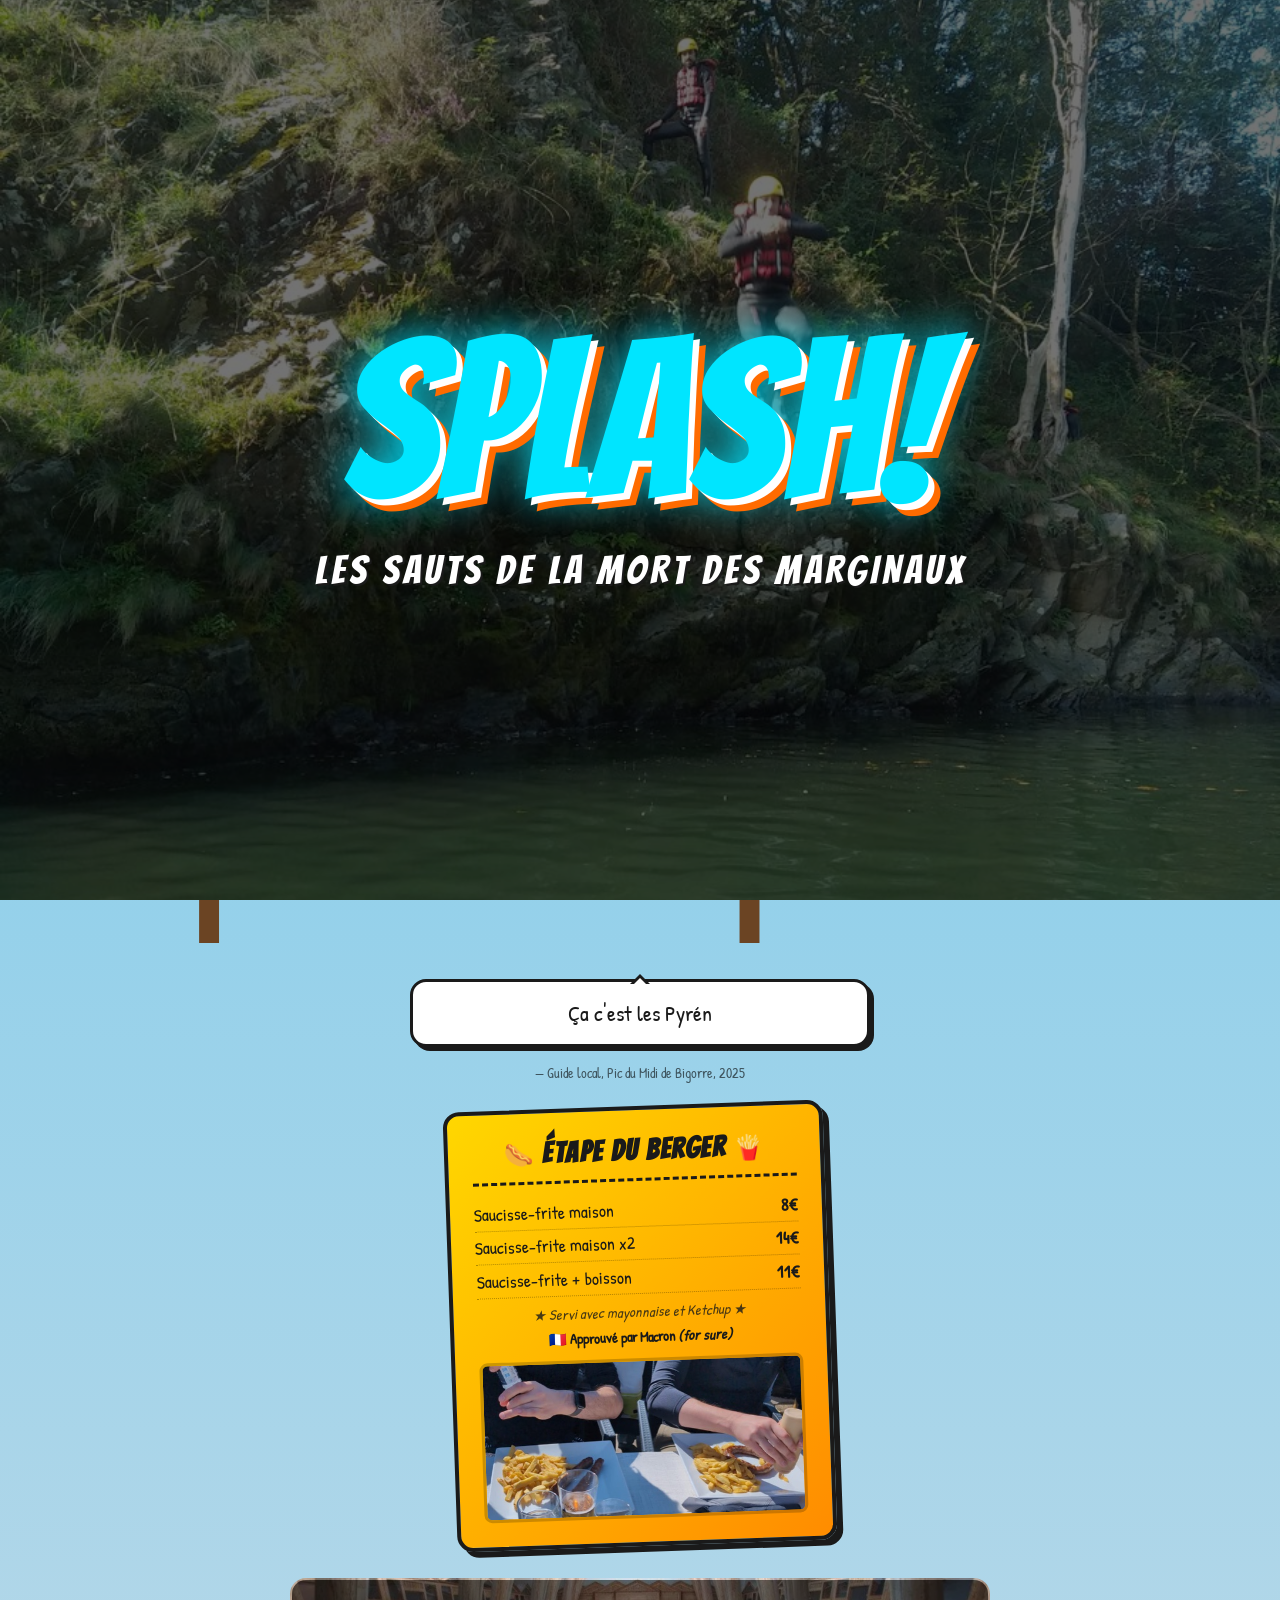
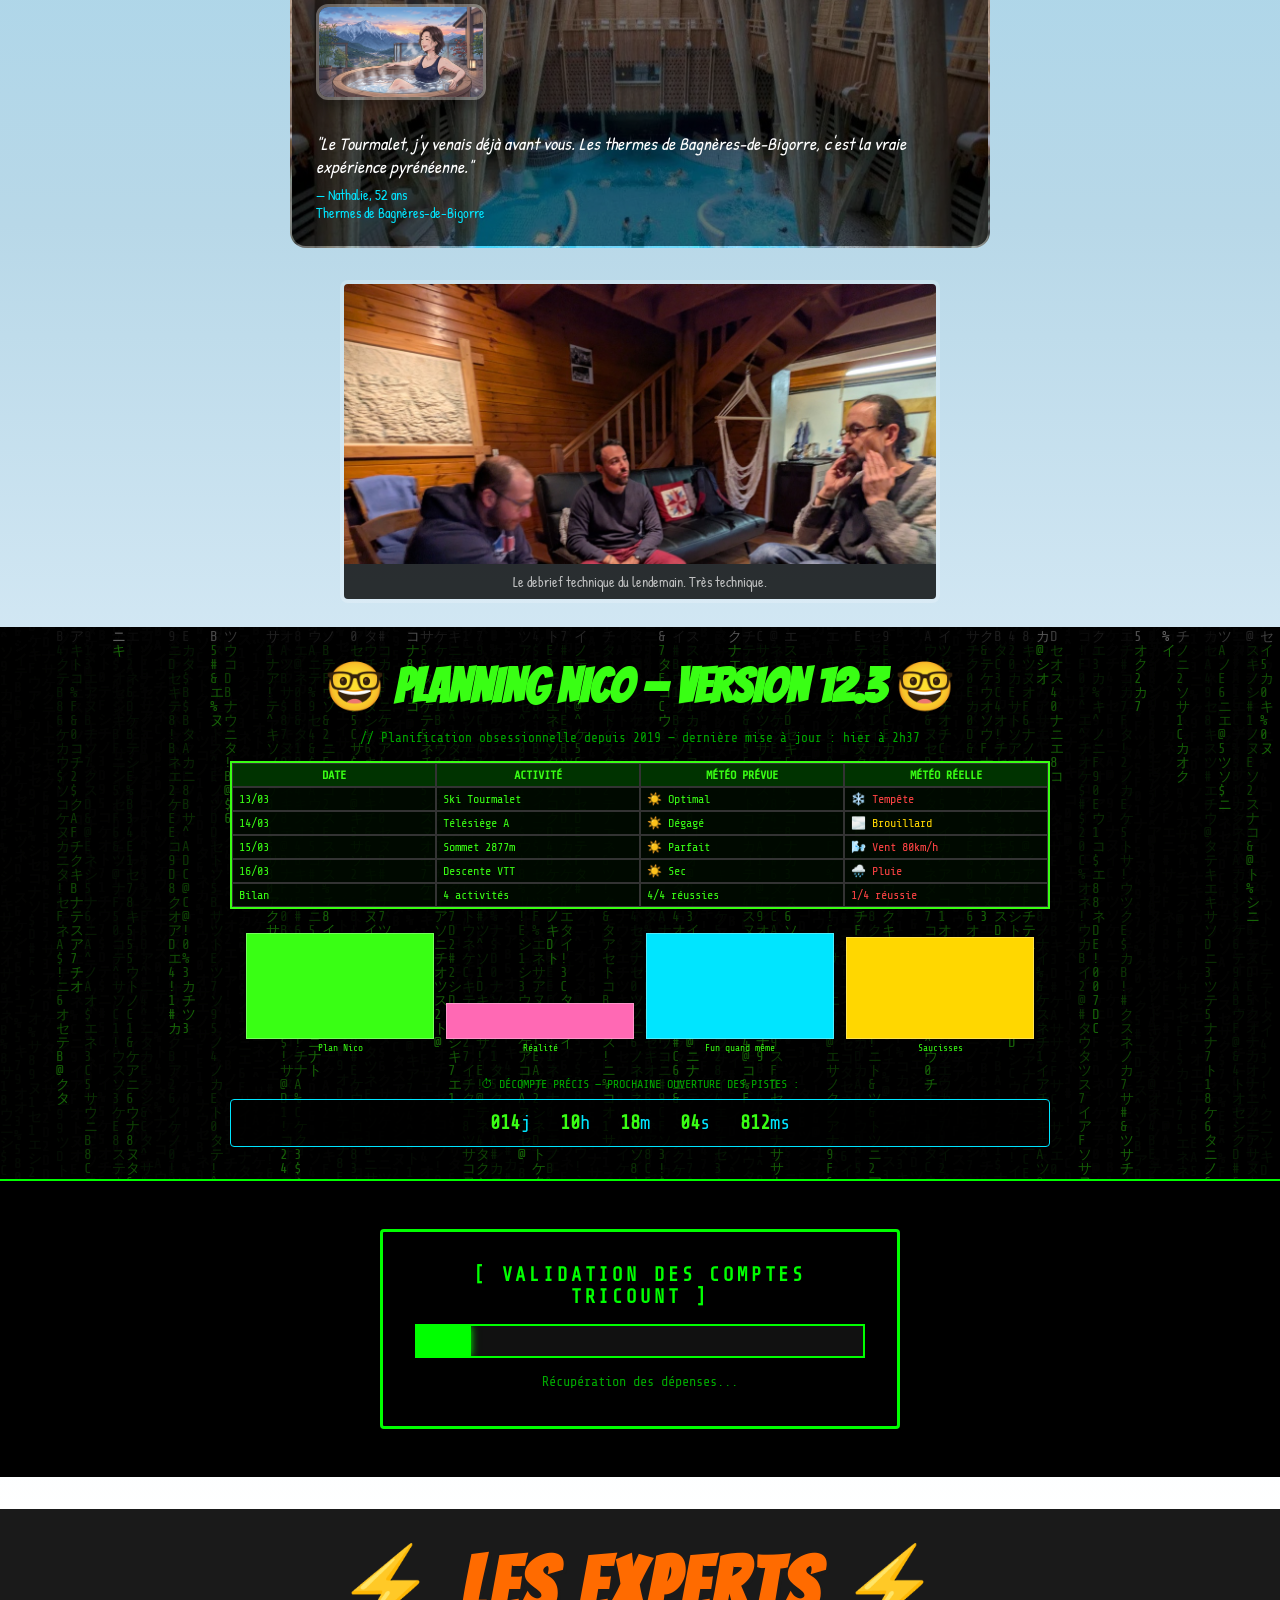
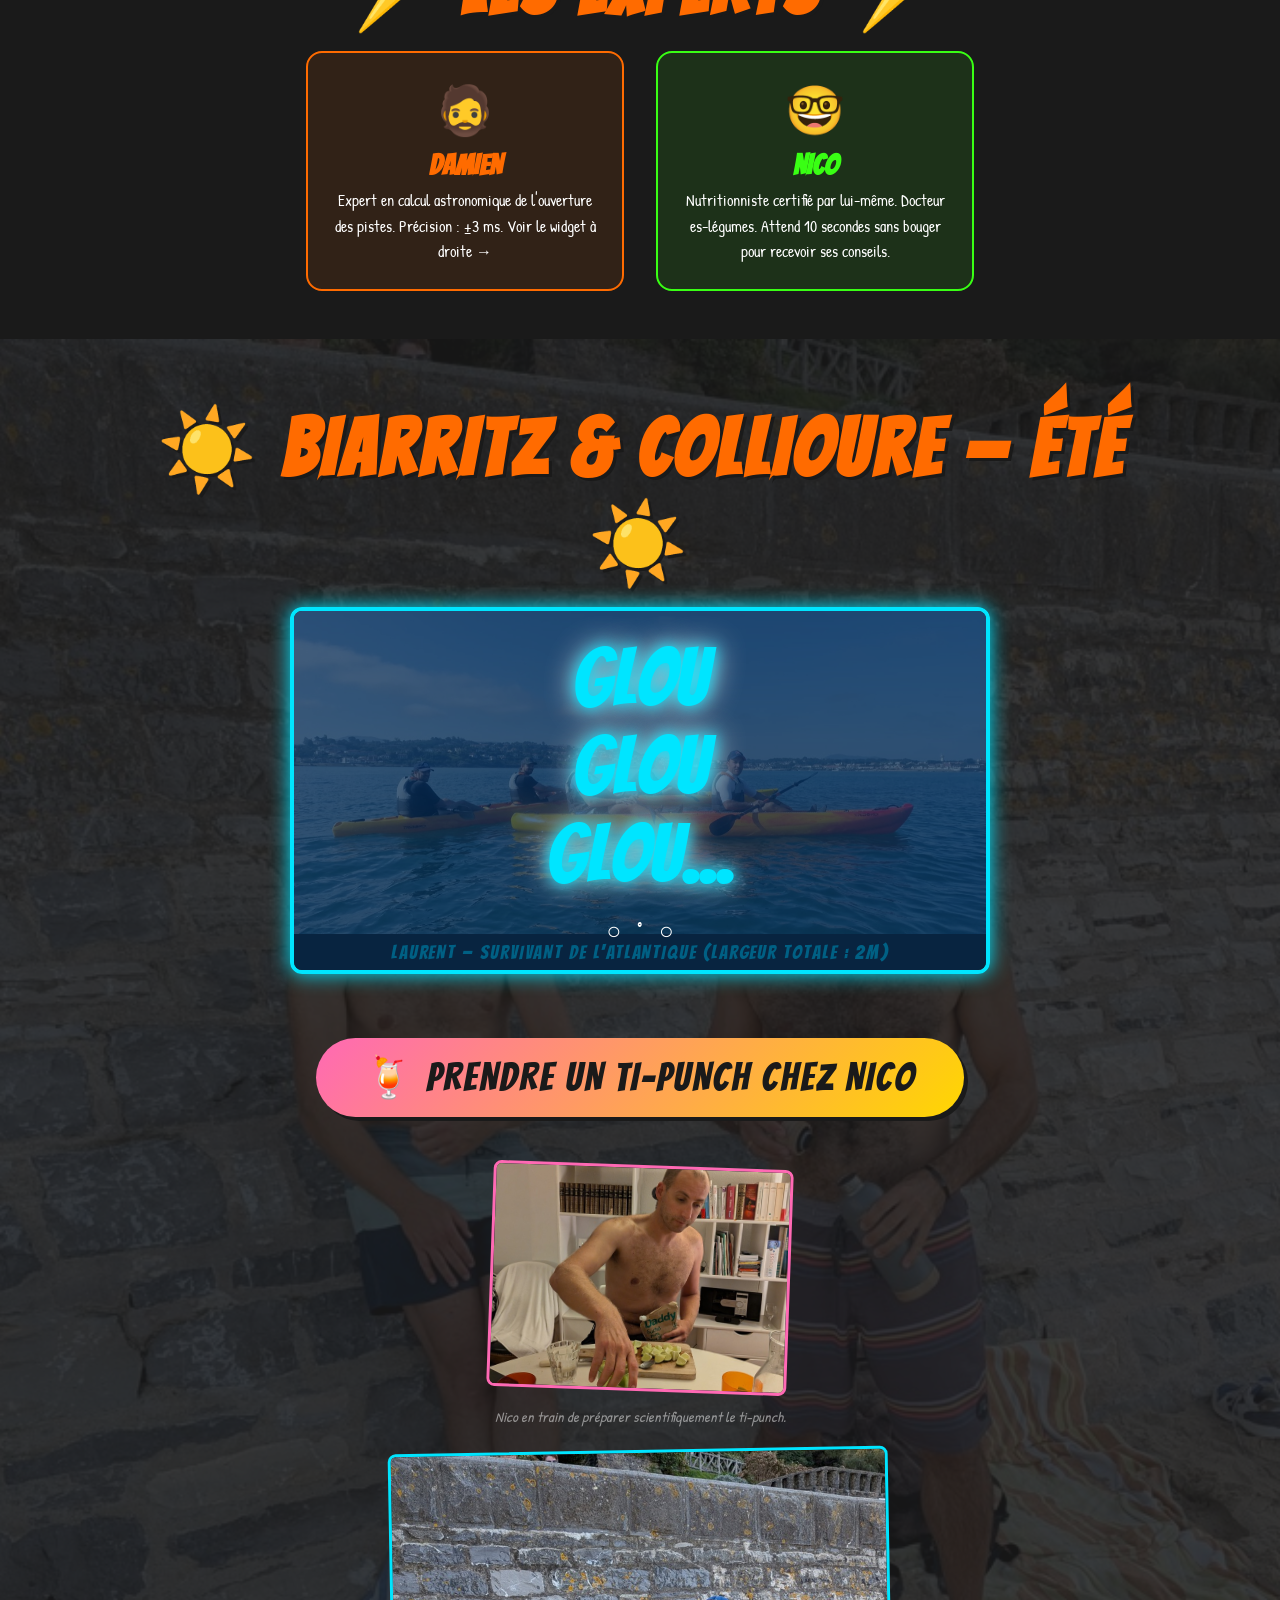
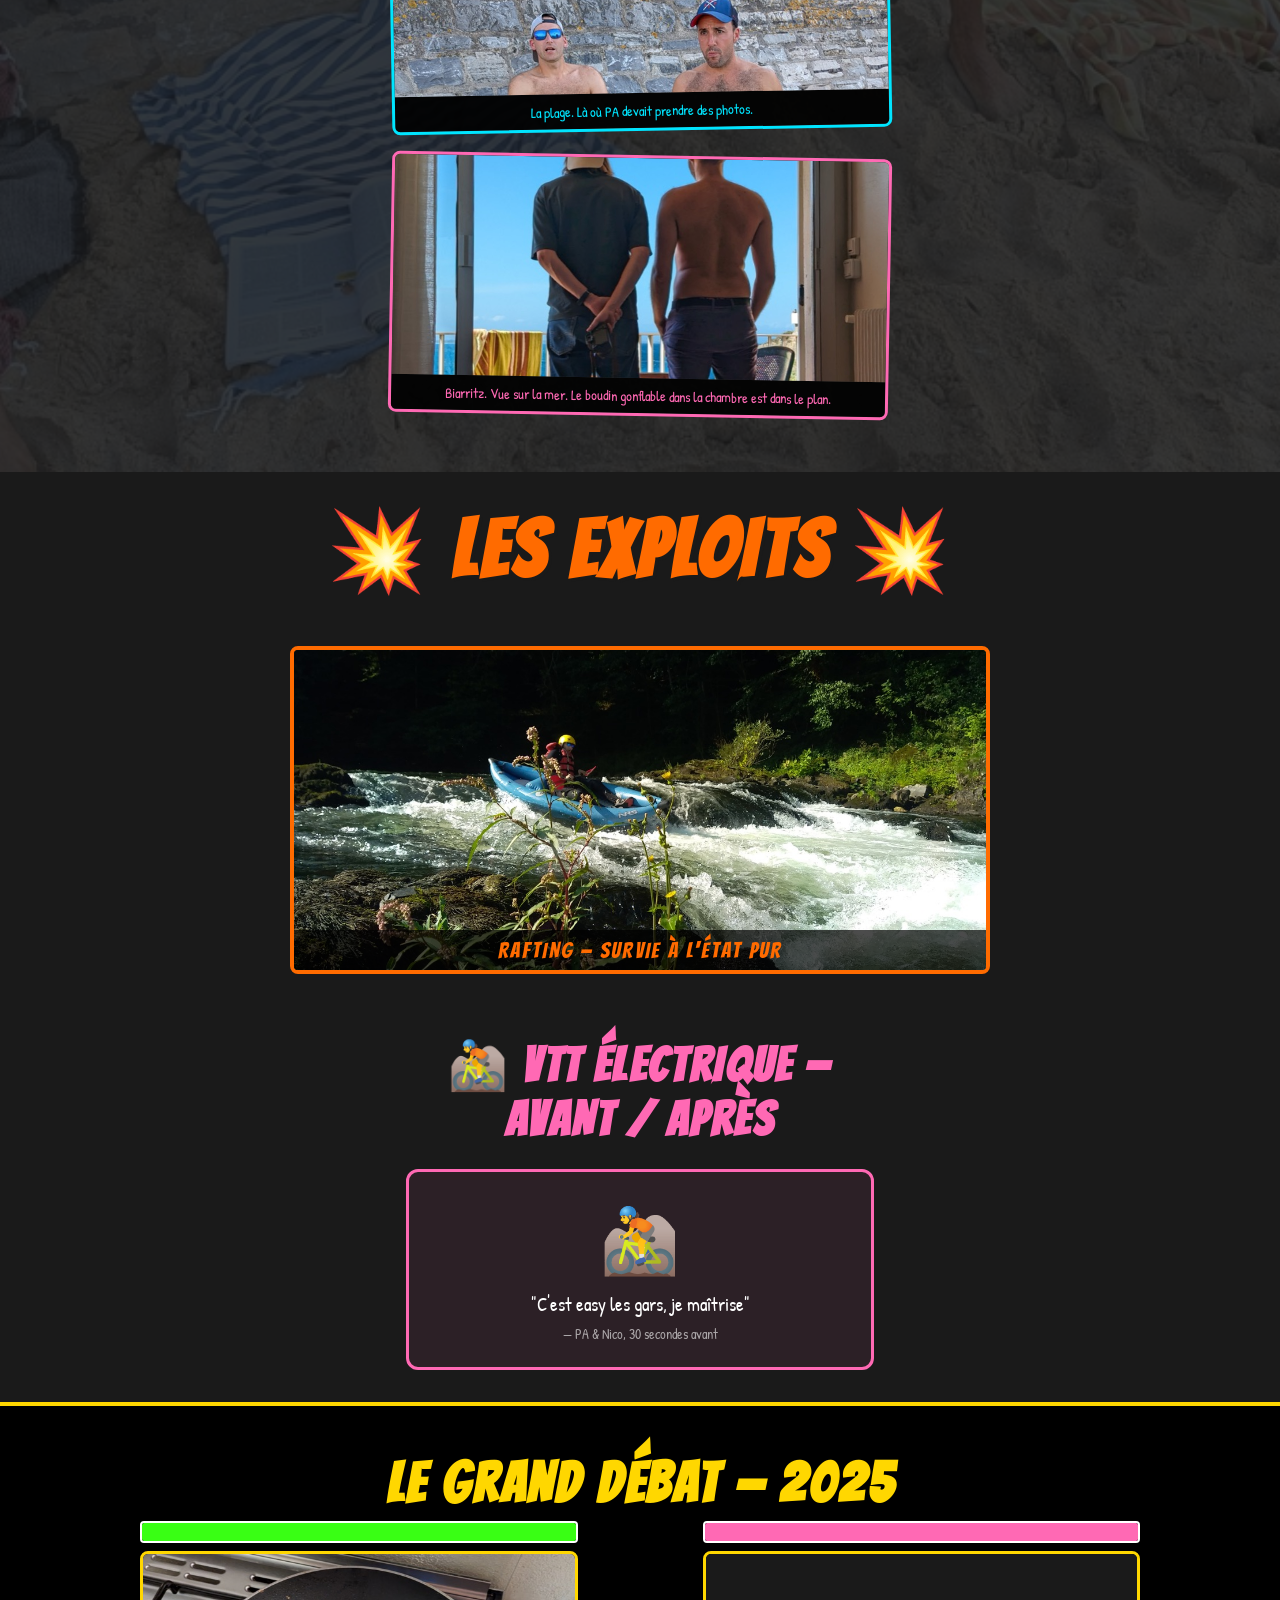
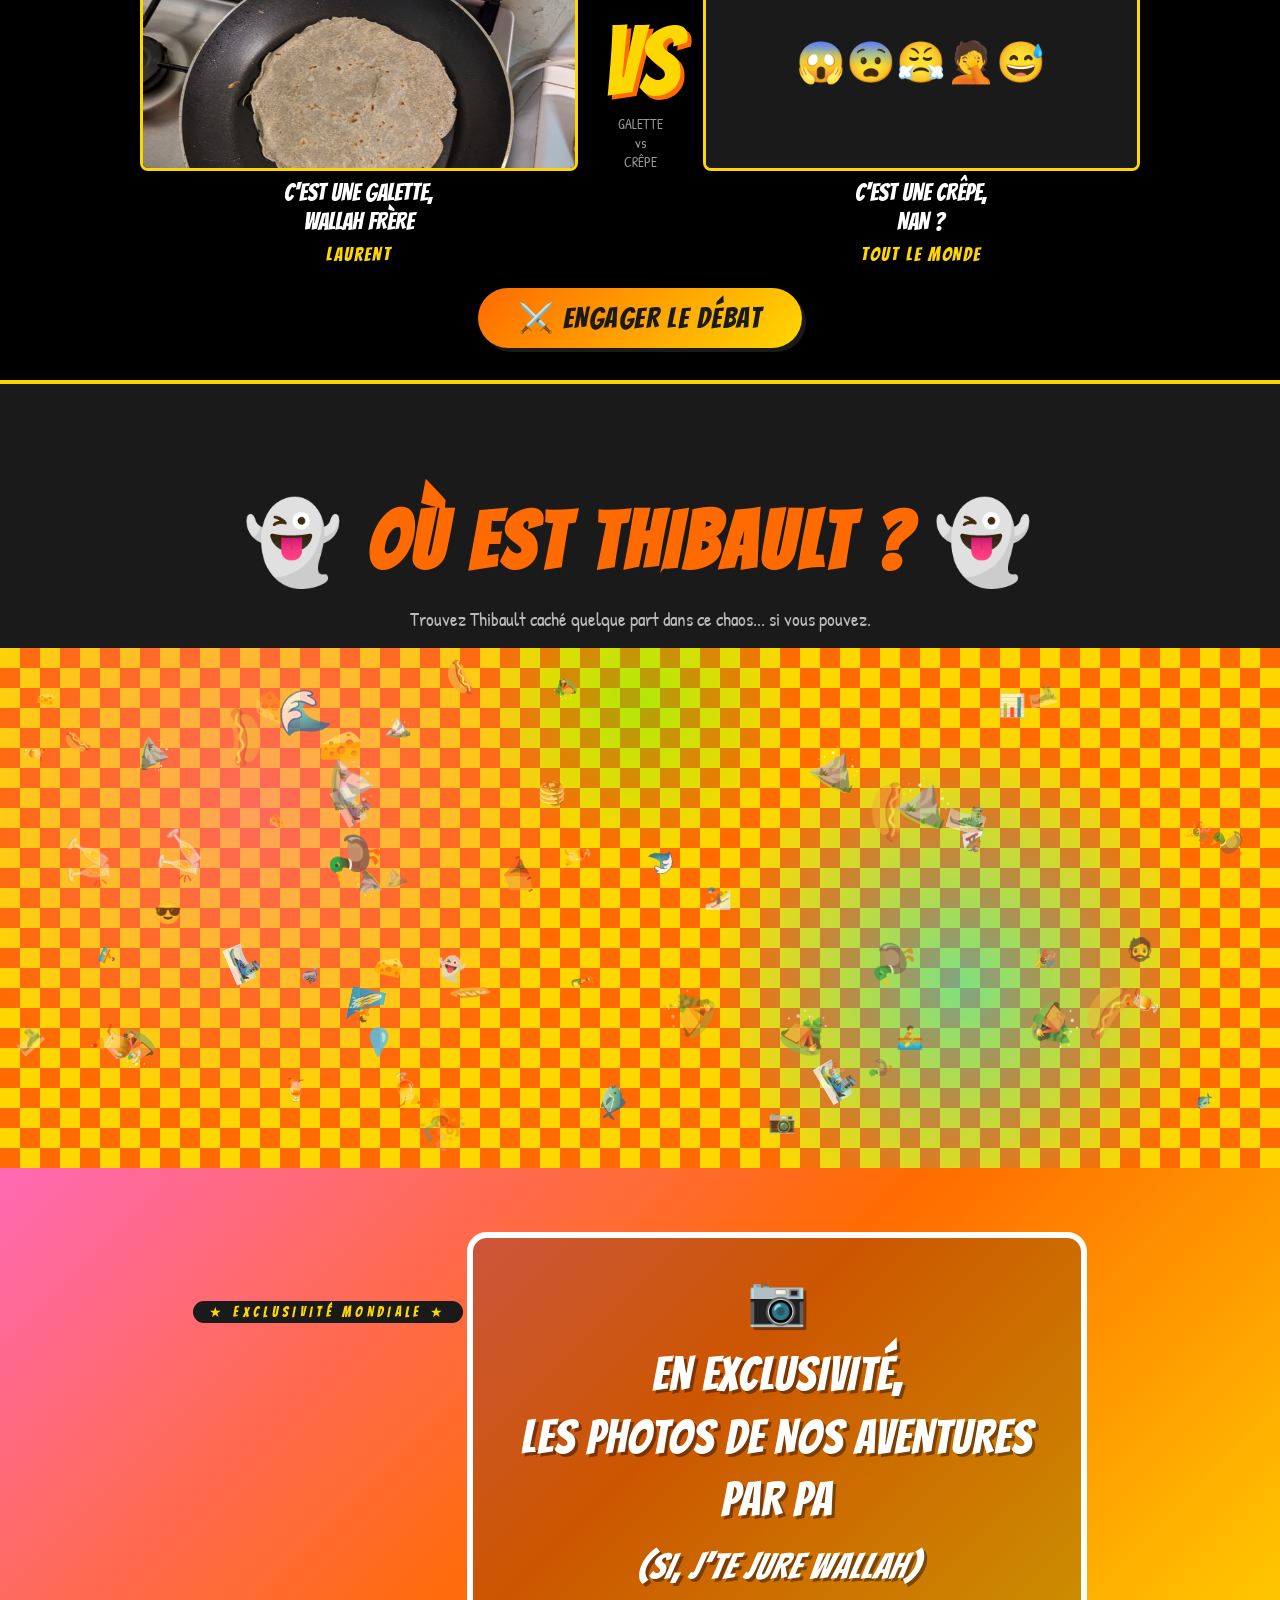
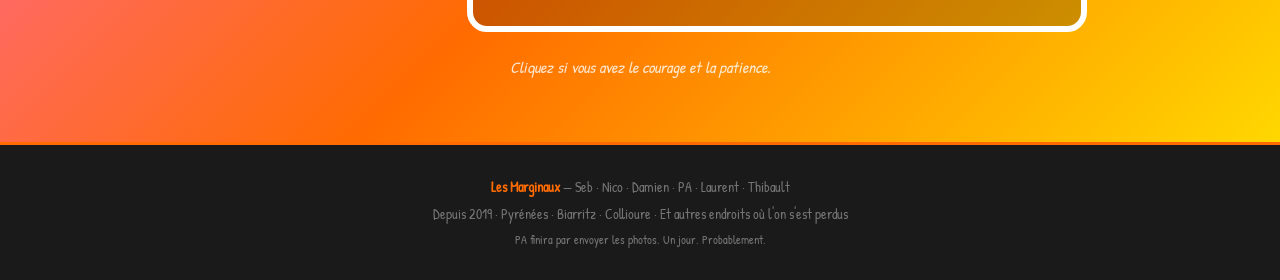
==== index.html @ 736c871b "first commit" ====
<!DOCTYPE html>
<html lang="fr">
<head>
  <meta charset="UTF-8">
  <meta name="viewport" content="width=device-width, initial-scale=1.0">
  <title>Les Marginaux — Le Site Officiel (Wallah)</title>
  <link rel="stylesheet" href="style.css">
</head>
<body>

<!-- ================================================================
     SECTION 1 : HEADER
     ================================================================ -->
<header id="header">
  <div class="header-logo-wrap">
    <img src="logo.jpg" alt="Logo Les Marginaux" id="header-logo">
    <div class="header-sub-wrap">
      <p class="header-sub">Seb · Nico · Damien · PA · Laurent · Thibault</p>
      <p class="header-hint">(survole pour les trouver)</p>
    </div>
  </div>

  <!-- Hover layer : SVG échangeur + caricatures emoji -->
  <div class="header-hover-layer" id="header-hover-layer" aria-hidden="true">
    <svg id="echangeur-svg" viewBox="0 0 900 400" preserveAspectRatio="none">
      <path class="road-path" d="M0,200 Q225,80 450,200 T900,200"/>
      <path class="road-path ramp1" d="M200,200 Q350,30 450,90"/>
      <path class="road-path ramp2" d="M450,90 Q560,140 700,200"/>
      <path class="road-path ramp1" d="M0,300 Q200,250 400,120"/>
      <path class="road-path ramp2" d="M500,100 Q700,180 900,100"/>
    </svg>
    <div class="cartoon-face" data-name="seb">😎</div>
    <div class="cartoon-face" data-name="nico">🤓</div>
    <div class="cartoon-face" data-name="damien">🧔</div>
    <div class="cartoon-face" data-name="pa">📷</div>
    <div class="cartoon-face" data-name="laurent">🥞</div>
    <div class="cartoon-face" data-name="thibault">👻</div>
  </div>
</header>

<!-- ================================================================
     SECTION 2 : TOURMALET HIVER
     ================================================================ -->
<section id="tourmalet">
  <h2 class="tourmalet-title">❄️ TOURMALET — HIVER ❄️</h2>

  <!-- 2a : Scène télésiège -->
  <div class="chairlift-scene">
    <!-- SVG dessiné : câble + pylônes -->
    <svg class="chairlift-svg" viewBox="0 0 900 300" preserveAspectRatio="none">
      <!-- Pylône gauche -->
      <rect class="post" x="140" y="80" width="14" height="200"/>
      <!-- Pylône milieu -->
      <rect class="post" x="520" y="65" width="14" height="215"/>
      <!-- Câble -->
      <line class="cable" x1="0" y1="100" x2="900" y2="75"/>
      <!-- Fils chaises -->
      <line class="chair-wire" x1="240" y1="93" x2="240" y2="130"/>
      <line class="chair-wire" x1="660" y1="80" x2="660" y2="117"/>
      <!-- Chaises -->
      <rect class="chair-seat" x="220" y="130" width="40" height="16" rx="2"/>
      <rect class="chair-seat" x="640" y="117" width="40" height="16" rx="2"/>
    </svg>

    <!-- Photos animées sur les chaises (5 chaises, espacement 4s) -->
    <div class="photo-on-chair" style="left:-300px;animation-delay:0s;">
      <img src="hiver-selfie.jpg" alt="Selfie Tourmalet" loading="lazy">
    </div>
    <div class="photo-on-chair" style="left:-300px;animation-delay:-4s;">
      <img src="hiver-piste.jpg" alt="Pose piste" loading="lazy">
    </div>
    <div class="photo-on-chair" style="left:-300px;animation-delay:-8s;">
      <img src="hiver-sommet.jpg" alt="Sommet" loading="lazy">
    </div>
    <div class="photo-on-chair" style="left:-300px;animation-delay:-12s;">
      <img src="hiver-biere.jpg" alt="Bière en terrasse" loading="lazy">
    </div>
    <div class="photo-on-chair" style="left:-300px;animation-delay:-16s;">
      <img src="hiver-selfie-2.jpg" alt="Selfie piste" loading="lazy">
    </div>
  </div>

  <!-- Bulle BD avec typewriter -->
  <div class="speech-bubble" id="tourmalet-bubble">
    <span id="tourmalet-typer"></span>
  </div>

  <p style="text-align:center;font-family:'Patrick Hand';color:rgba(0,0,0,.6);font-size:.9rem;margin-bottom:1rem;">— Guide local, Pic du Midi de Bigorre, 2025</p>

  <!-- 2b : Menu saucisse-frite -->
  <div class="menu-card">
    <div class="menu-card-header">
      <span class="menu-emoji">🌭</span>
      <h3>ÉTAPE DU BERGER</h3>
      <span class="menu-emoji">🍟</span>
    </div>
    <div class="menu-card-body">
      <div class="menu-item"><span>Saucisse-frite maison</span><span class="price">8€</span></div>
      <div class="menu-item"><span>Saucisse-frite maison x2</span><span class="price">14€</span></div>
      <div class="menu-item"><span>Saucisse-frite + boisson</span><span class="price">11€</span></div>
      <p class="menu-sub">★ Servi avec mayonnaise et Ketchup ★</p>
      <p class="menu-macron">🇫🇷 Approuvé par Macron <em>(for sure)</em></p>
      <img src="hiver-berger.jpg" alt="Saucisse-frites à l'Étape du Berger" class="menu-photo" loading="lazy">
    </div>
  </div>

  <!-- Nathalie des Thermes -->
  <div class="nathalie-section">
    <img class="nathalie-manga" src="nathalie-manga.jpg" alt="Nathalie des Thermes">
    <div class="nathalie-bubble">
      <p>"Le Tourmalet, j'y venais déjà avant vous. Les thermes de Bagnères-de-Bigorre, c'est la vraie expérience pyrénéenne."</p>
      <p class="nathalie-sig">— Nathalie, 52 ans<br>Thermes de Bagnères-de-Bigorre</p>
    </div>
  </div>

  <!-- Photo chalet après-ski -->
  <div style="max-width:600px;margin:0 auto 1.5rem;border:4px solid rgba(255,255,255,.2);border-radius:8px;overflow:hidden;text-align:center;">
    <img src="hiver-chalet.jpg" alt="Après-ski au chalet" loading="lazy" style="width:100%;height:280px;object-fit:cover;object-position:center top;display:block;">
    <p style="background:rgba(0,0,0,.8);padding:.5rem;font-family:'Patrick Hand';font-size:.9rem;color:rgba(255,255,255,.7);">Le debrief technique du lendemain. Très technique.</p>
  </div>

  <!-- 2c : Matrix Planning de Nico -->
  <div class="matrix-section">
    <canvas id="matrix-canvas"></canvas>
    <div class="matrix-content">
      <h3 class="matrix-title">🤓 PLANNING NICO — VERSION 12.3 🤓</h3>
      <p style="font-family:'Share Tech Mono';color:#0a0;text-align:center;font-size:.8rem;margin-bottom:1rem;">// Planification obsessionnelle depuis 2019 — dernière mise à jour : hier à 2h37</p>

      <!-- Grille Excel fictive -->
      <div class="excel-grid">
        <div class="cell hdr">DATE</div>
        <div class="cell hdr">ACTIVITÉ</div>
        <div class="cell hdr">MÉTÉO PRÉVUE</div>
        <div class="cell hdr">MÉTÉO RÉELLE</div>
        <div class="cell">13/03</div><div class="cell">Ski Tourmalet</div><div class="cell grn">☀️ Optimal</div><div class="cell red">❄️ Tempête</div>
        <div class="cell">14/03</div><div class="cell">Télésiège A</div><div class="cell grn">☀️ Dégagé</div><div class="cell yel">🌫️ Brouillard</div>
        <div class="cell">15/03</div><div class="cell">Sommet 2877m</div><div class="cell grn">☀️ Parfait</div><div class="cell red">🌬️ Vent 80km/h</div>
        <div class="cell">16/03</div><div class="cell">Descente VTT</div><div class="cell grn">☀️ Sec</div><div class="cell red">🌧️ Pluie</div>
        <div class="cell">Bilan</div><div class="cell">4 activités</div><div class="cell grn">4/4 réussies</div><div class="cell red">1/4 réussie</div>
      </div>

      <!-- Graphique à barres -->
      <div class="bar-chart">
        <div class="bar-wrap">
          <div class="bar" style="--clr:var(--neon-green);" data-h="95%"></div>
          <div class="bar-label">Plan Nico</div>
        </div>
        <div class="bar-wrap">
          <div class="bar" style="--clr:var(--pink);" data-h="30%"></div>
          <div class="bar-label">Réalité</div>
        </div>
        <div class="bar-wrap">
          <div class="bar" style="--clr:var(--cyan);" data-h="100%"></div>
          <div class="bar-label">Fun quand même</div>
        </div>
        <div class="bar-wrap">
          <div class="bar" style="--clr:var(--yellow);" data-h="85%"></div>
          <div class="bar-label">Saucisses</div>
        </div>
      </div>

      <!-- Compte à rebours prochaine saison -->
      <p style="font-family:'Share Tech Mono';color:#0a0;text-align:center;font-size:.75rem;margin-bottom:.5rem;">⏱ DÉCOMPTE PRÉCIS — PROCHAINE OUVERTURE DES PISTES :</p>
      <div class="nico-cdown" id="nico-cdown-display">
        <span class="n-d">---</span>j &nbsp;
        <span class="n-h">--</span>h &nbsp;
        <span class="n-m">--</span>m &nbsp;
        <span class="n-s">--</span>s &nbsp;
        <span class="n-ms">---</span>ms
      </div>
    </div>
  </div>

  <!-- 2d : Validation Tricount -->
  <div class="tricount-section">
    <div class="tricount-card">
      <h3>[ VALIDATION DES COMPTES TRICOUNT ]</h3>
      <div class="loading-bar-wrap">
        <div class="loading-bar-fill" id="tricount-bar"></div>
        <span class="loading-bar-label">Comptes en cours de validation...</span>
      </div>
      <div class="tricount-status" id="tricount-status">Initialisation...</div>
    </div>
  </div>
</section>

<!-- ================================================================
     SECTION 3 : LES EXPERTS DU GROUPE
     ================================================================ -->
<section id="experts">
  <h2 class="section-title">⚡ LES EXPERTS ⚡</h2>
<div style="max-width:700px;margin:0 auto;display:grid;grid-template-columns:1fr 1fr;gap:2rem;padding:0 1rem 3rem;">
    <div style="background:rgba(255,107,0,.1);border:2px solid var(--orange);border-radius:16px;padding:1.5rem;text-align:center;">
      <div style="font-size:3rem;margin-bottom:.5rem;">🧔</div>
      <h3 style="font-family:'Bangers';font-size:1.8rem;color:var(--orange);margin-bottom:.5rem;">DAMIEN</h3>
      <p style="font-family:'Patrick Hand';font-size:1rem;line-height:1.6;">Expert en calcul astronomique de l'ouverture des pistes. Précision : ±3 ms. Voir le widget à droite →</p>
    </div>
    <div style="background:rgba(57,255,20,.1);border:2px solid var(--neon-green);border-radius:16px;padding:1.5rem;text-align:center;">
      <div style="font-size:3rem;margin-bottom:.5rem;">🤓</div>
      <h3 style="font-family:'Bangers';font-size:1.8rem;color:var(--neon-green);margin-bottom:.5rem;">NICO</h3>
      <p style="font-family:'Patrick Hand';font-size:1rem;line-height:1.6;">Nutritionniste certifié par lui-même. Docteur es-légumes. Attend 10 secondes sans bouger pour recevoir ses conseils.</p>
    </div>
  </div>
</section>

<!-- ================================================================
     SECTION 4 : BIARRITZ & COLLIOURE — ÉTÉ
     ================================================================ -->
<section id="ete">
  <div class="ete-bg" style="background-image:url('ete-plage.jpg');"></div>
  <div class="ete-content">
    <h2 class="section-title">☀️ BIARRITZ & COLLIOURE — ÉTÉ ☀️</h2>

    <!-- Kayak + Laurent qui coule -->
    <div class="kayak-scene">
      <img src="ete-kayak.jpg" alt="Kayak Biarritz" loading="lazy">
      <div class="drown-overlay" aria-hidden="true">
        <div class="drown-text">Glou<br>Glou<br>Glou...</div>
        <div class="drown-bubbles">
          <span>○</span><span>°</span><span>○</span>
        </div>
      </div>
      <div class="kayak-caption">LAURENT — SURVIVANT DE L'ATLANTIQUE (LARGEUR TOTALE : 2M)</div>
    </div>

    <!-- Ti-punch -->
    <div class="tipunch-section">
      <button class="tipunch-btn" id="tipunch-btn">🍹 PRENDRE UN TI-PUNCH CHEZ NICO</button>
      <div class="glass-wrap hidden" id="tipunch-glass">
        <div class="glass-shape">
          <div class="rum-fill" id="rum-fill"></div>
          <div class="lime-slice">🍋</div>
        </div>
        <p class="tipunch-reveal-text">C'EST ÇA LES PYRÉNÉES...<br>NAN C'EST LE TI-PUNCH.</p>
      </div>
    </div>

    <!-- Photo cocktails -->
    <div class="cocktail-photo">
      <img src="ete-tipunch.jpg" alt="Préparation Ti-punch" loading="lazy">
    </div>
    <p style="text-align:center;font-family:'Patrick Hand';font-style:italic;color:rgba(255,255,255,.5);font-size:.9rem;margin-top:.5rem;">Nico en train de préparer scientifiquement le ti-punch.</p>

    <!-- Nathalie des Thermes -->

    <!-- Photo plage -->
    <div style="max-width:500px;margin:1.5rem auto;border:3px solid var(--cyan);border-radius:8px;overflow:hidden;transform:rotate(-1deg);">
      <img src="ete-plage.jpg" alt="Plage" loading="lazy" style="width:100%;height:240px;object-fit:cover;object-position:center top;display:block;">
      <p style="background:rgba(0,0,0,.9);padding:.5rem;text-align:center;font-family:'Patrick Hand';font-size:.9rem;color:var(--cyan);">La plage. Là où PA devait prendre des photos.</p>
    </div>

    <!-- Balcon vue mer -->
    <div style="max-width:500px;margin:1.5rem auto;border:3px solid var(--pink);border-radius:8px;overflow:hidden;transform:rotate(1deg);">
      <img src="ete-balcon.jpg" alt="Balcon vue mer" loading="lazy" style="width:100%;height:220px;object-fit:cover;object-position:center;display:block;">
      <p style="background:rgba(0,0,0,.9);padding:.5rem;text-align:center;font-family:'Patrick Hand';font-size:.9rem;color:var(--pink);">Biarritz. Vue sur la mer. Le boudin gonflable dans la chambre est dans le plan.</p>
    </div>
  </div>
</section>

<!-- ================================================================
     SECTION 5 : EXPLOITS
     ================================================================ -->
<section id="exploits">
  <h2 class="section-title">💥 LES EXPLOITS 💥</h2>

  <!-- Canyoning plein écran -->
  <div class="exploit-canyoning" id="canyoning-panel">
    <img src="ete-canyoning.jpg" alt="Canyoning" class="exploit-bg-img" loading="lazy">
    <div class="exploit-overlay" id="splash-overlay" aria-hidden="true">
      <div class="splash-text">SPLASH!</div>
      <div class="exploit-subtitle">LES SAUTS DE LA MORT DES MARGINAUX</div>
    </div>
  </div>

  <!-- Rafting -->
  <div class="exploit-rafting">
    <img src="ete-rafting.jpg" alt="Rafting" loading="lazy">
    <div class="exploit-label">RAFTING — SURVIE À L'ÉTAT PUR</div>
  </div>

  <!-- VTT électrique -->
  <div class="exploit-vtt">
    <h3 class="exploit-title">🚵 VTT ÉLECTRIQUE — AVANT / APRÈS</h3>
    <div class="vtt-rider-wrap before-state">
      <div class="vtt-figure">🚵</div>
      <div class="vtt-caption">"C'est easy les gars, je maîtrise"</div>
      <div class="vtt-caption" style="font-size:.85rem;opacity:.6;">— PA & Nico, 30 secondes avant</div>
    </div>
    <div class="vtt-rider-wrap after-state hidden">
      <div class="vtt-figure">💥🤕</div>
      <div class="vtt-dust">💨💨💨</div>
      <div class="vtt-caption">*silence radio*</div>
      <div class="vtt-caption" style="font-size:.85rem;opacity:.6;">(les téléphones ne filmaient plus)</div>
    </div>
  </div>

  <!-- Galette vs Crêpe -->
  <div class="galette-duel">
    <h3 style="font-family:'Bangers';font-size:clamp(2rem,5vw,3.5rem);text-align:center;color:var(--yellow);letter-spacing:.05em;padding:1rem 0 .5rem;text-shadow:2px 2px 0 rgba(0,0,0,.5);">LE GRAND DÉBAT — 2025</h3>
    <div class="vs-screen">
      <!-- Laurent -->
      <div class="fighter fighter-left">
        <div class="health-bar-wrap">
          <div class="health-bar" id="health-left" style="width:100%;background:var(--neon-green);"></div>
        </div>
        <div class="fighter-portrait">
          <img src="galette.jpg" alt="Laurent et sa galette" loading="lazy">
        </div>
        <div class="fighter-quote">C'EST UNE GALETTE,<br>WALLAH FRÈRE</div>
        <div class="fighter-name">LAURENT</div>
      </div>

      <!-- VS -->
      <div class="vs-center">
        <div class="vs-text">VS</div>
        <div class="vs-subtext">GALETTE<br>vs<br>CRÊPE</div>
      </div>

      <!-- Tout le monde -->
      <div class="fighter fighter-right">
        <div class="health-bar-wrap">
          <div class="health-bar" id="health-right" style="width:100%;background:var(--pink);"></div>
        </div>
        <div class="fighter-portrait">
          <div class="shocked-group">😱😨😤🤦😅</div>
        </div>
        <div class="fighter-quote">C'EST UNE CRÊPE,<br>NAN ?</div>
        <div class="fighter-name">TOUT LE MONDE</div>
      </div>
    </div>
    <button class="fight-btn" id="fight-btn">⚔️ ENGAGER LE DÉBAT</button>
  </div>
</section>

<!-- ================================================================
     SECTION 6 : OÙ EST THIBAULT ?
     ================================================================ -->
<section id="thibault">
  <h2 class="section-title">👻 OÙ EST THIBAULT ? 👻</h2>
  <p class="thibault-instructions">Trouvez Thibault caché quelque part dans ce chaos... si vous pouvez.</p>

  <div class="waldo-scene" id="waldo-scene">
    <div class="chaos-bg"></div>

    <!-- La cible secrète -->
    <div class="thibault-target" id="thibault-target"
         style="left:34%;top:58%;"
         onclick="foundThibault()"
         role="button" tabindex="0" aria-label="Cliquez ici si c'est Thibault">
      👻
    </div>

    <!-- Fausses cibles / leurres -->
    <div class="decoy" style="left:5%;top:15%;"  onclick="wrongAnswer('Non, c\'est la saucisse du Tourmalet.')">🌭</div>
    <div class="decoy" style="left:78%;top:8%;"  onclick="wrongAnswer('C\'est le planning v12.3 de Nico.')">📊</div>
    <div class="decoy" style="left:22%;top:82%;" onclick="wrongAnswer('C\'est le Ti-punch de Nico. Pas Thibault.')">🍹</div>
    <div class="decoy" style="left:88%;top:55%;" onclick="wrongAnswer('C\'est Damien qui vérifie les équinoxes.')">🧔</div>
    <div class="decoy" style="left:42%;top:25%;" onclick="wrongAnswer('C\'est la galette de Laurent. AKA crêpe.')">🥞</div>
    <div class="decoy" style="left:60%;top:88%;" onclick="wrongAnswer('C\'est PA... en train de ne pas envoyer ses photos.')">📷</div>
    <div class="decoy" style="left:12%;top:48%;" onclick="wrongAnswer('C\'est Seb. Méfie-toi.')">😎</div>
    <div class="decoy" style="left:55%;top:45%;" onclick="wrongAnswer('Non. Mais tu es courageux.')">⛷️</div>
    <div class="decoy" style="left:30%;top:12%;" onclick="wrongAnswer('C\'est le télésiège. Thibault n\'est pas dessus.')">🏔️</div>
    <div class="decoy" style="left:70%;top:72%;" onclick="wrongAnswer('Un kayak. Laurent y a failli se noyer.')">🚣</div>
  </div>

  <div id="thibault-found-banner" class="hidden">
    <span>🎉 THIBAULT TROUVÉ !! 🎉</span>
    <span>Repositionné : <span id="repo-count">0</span> fois</span>
  </div>
</section>

<!-- ================================================================
     SECTION 7 : GALERIE PA
     ================================================================ -->
<section id="galerie-pa">
  <div class="galerie-pa-badge">★ EXCLUSIVITÉ MONDIALE ★</div>
  <a href="gallery-pa.html" target="_blank" class="galerie-pa-link">
    <span class="galerie-pa-icon">📷</span>
    <span>EN EXCLUSIVITÉ,<br>LES PHOTOS DE NOS AVENTURES<br>PAR PA<br><em style="font-size:.75em;">(SI, J'TE JURE WALLAH)</em></span>
  </a>
  <p class="galerie-pa-sub">Cliquez si vous avez le courage et la patience.</p>
</section>

<!-- ================================================================
     FOOTER
     ================================================================ -->
<footer>
  <p><strong>Les Marginaux</strong> — Seb · Nico · Damien · PA · Laurent · Thibault</p>
  <p style="margin-top:.5rem;">Depuis 2019 · Pyrénées · Biarritz · Collioure · Et autres endroits où l'on s'est perdus</p>
  <p style="margin-top:.5rem;font-size:.75rem;">PA finira par envoyer les photos. Un jour. Probablement.</p>
</footer>

<!-- ================================================================
     GLOBAL OVERLAYS
     ================================================================ -->

<!-- Modal Tricount Approuvé -->
<div id="tricount-modal" class="modal hidden">
  <div class="modal-inner tricount-approve">
    <div class="approve-text">APPROUVÉ SUR TRICOUNT</div>
    <div class="approve-check">✓</div>
    <p style="font-family:'Share Tech Mono';color:var(--neon-green);font-size:.85rem;">Tous les comptes sont soldés.<br>PA doit encore 47,50€.</p>
    <button onclick="closeModal('tricount-modal')">OK COMPRIS</button>
  </div>
</div>

<!-- Modal Damien Équinoxes -->
<div id="damien-popup" class="modal hidden">
  <div class="modal-inner damien-modal">
    <h3>🔬 EXPLICATION SCIENTIFIQUE</h3>
    <div id="damien-popup-body"></div>
    <p style="font-size:.8rem;color:rgba(255,255,255,.5);">★ Auto-certifié. Non reconnu par le CNRS réel.</p>
    <button onclick="closeModal('damien-popup')">Fascinant, merci Damien</button>
  </div>
</div>

<!-- Popup Nico légumes (inactivité 10s) -->
<div id="nico-vegetal-popup" class="popup hidden">
  <div class="vegetal-inner">
    <div class="vegetal-head">
      <span class="vegetal-star">★</span> CONSEIL SANTÉ DE NICO <span class="vegetal-star">★</span>
    </div>
    <div class="vegetal-cartoon">🤓</div>
    <div class="vegetal-text">NICO VOUS CONSEILLE DE CONSOMMER<br>5 FRUITS ET LÉGUMES PAR JOUR</div>
    <div class="vegetal-icons">🍎 🥦 🍋 🥕 🍇</div>
    <p class="vegetal-footer">Approuvé par l'Institut National de la Santé de Nico™ (2025)<br><em>Même s'il a été forcé d'en manger lui-même.</em></p>
    <button onclick="closePopup('nico-vegetal-popup')">J'ai compris, Nico</button>
  </div>
</div>

<!-- Damien sticky widget -->
<aside id="damien-countdown" onclick="openModal('damien-popup')" title="Cliquez pour l'explication scientifique">
  <div class="damien-header">DÉCOMPTE DE DAMIEN</div>
  <div class="damien-sub">Prochaine ouverture des pistes</div>
  <div id="damien-time-display">...</div>
  <div class="damien-hint">Cliquer pour + d'infos</div>
</aside>

<!-- Confetti container -->
<div id="confetti-container"></div>

<script src="script.js"></script>
</body>
</html>
---- style.css ----
@import url('https://fonts.googleapis.com/css2?family=Bangers&family=Patrick+Hand&family=Share+Tech+Mono&family=Permanent+Marker&display=swap');

:root {
  --orange: #FF6B00;
  --near-black: #1A1A1A;
  --white: #FFFFFF;
  --cyan: #00E5FF;
  --yellow: #FFD700;
  --pink: #FF69B4;
  --neon-green: #39FF14;
}

*, *::before, *::after { box-sizing: border-box; margin: 0; padding: 0; }
html { scroll-behavior: smooth; }
body { background: var(--near-black); color: var(--white); font-family: 'Patrick Hand', cursive; overflow-x: hidden; }

/* KEYFRAMES */
@keyframes drawRoad { to { stroke-dashoffset: 0; } }
@keyframes flyAround {
  0%   { transform: translate(0,0) rotate(0deg); }
  25%  { transform: translate(var(--tx1),var(--ty1)) rotate(90deg); }
  50%  { transform: translate(var(--tx2),var(--ty2)) rotate(180deg); }
  75%  { transform: translate(var(--tx3),var(--ty3)) rotate(270deg); }
  100% { transform: translate(0,0) rotate(360deg); }
}
@keyframes cursorBlink { 0%,100%{opacity:1} 50%{opacity:0} }
@keyframes neonPulse {
  0%,100%{box-shadow:0 0 5px var(--orange),0 0 10px var(--orange)}
  50%{box-shadow:0 0 15px var(--orange),0 0 30px var(--orange),0 0 50px var(--orange)}
}
@keyframes neonGreen {
  0%,100%{text-shadow:0 0 5px var(--neon-green),0 0 10px var(--neon-green)}
  50%{text-shadow:0 0 20px var(--neon-green),0 0 40px var(--neon-green)}
}
@keyframes kayakDrown { 0%,55%{opacity:0} 65%,90%{opacity:1} 100%{opacity:0} }
@keyframes bubbleRise { from{transform:translateY(0) scale(1);opacity:1} to{transform:translateY(-80px) scale(2);opacity:0} }
@keyframes splashReveal { from{transform:scale(0.1) rotate(-20deg);opacity:0} to{transform:scale(1) rotate(0deg);opacity:1} }
@keyframes shake { 0%,100%{transform:translateX(0)} 20%{transform:translateX(-8px)} 40%{transform:translateX(8px)} 60%{transform:translateX(-5px)} 80%{transform:translateX(5px)} }
@keyframes confettiFall { to{transform:translateY(110vh) rotate(720deg);opacity:0} }
@keyframes chairSlide { from{transform:translateX(-300px)} to{transform:translateX(110vw)} }
@keyframes float { 0%,100%{transform:translateY(0)} 50%{transform:translateY(-10px)} }
@keyframes tiReveal { from{opacity:0;transform:scale(0.5) rotate(-10deg)} 70%{transform:scale(1.1) rotate(2deg)} to{opacity:1;transform:scale(1) rotate(0deg)} }
@keyframes wrongPop { 0%{opacity:0;transform:translate(-50%,-50%) scale(0.4)} 20%{opacity:1;transform:translate(-50%,-50%) scale(1.05)} 70%{opacity:1} 100%{opacity:0;transform:translate(-50%,-50%) scale(0.9)} }

/* UTILITIES */
.hidden { display: none !important; }
.section-title {
  font-family: 'Bangers', cursive;
  font-size: clamp(2.5rem,7vw,5rem);
  text-align: center;
  letter-spacing: .05em;
  color: var(--orange);
  text-shadow: 3px 3px 0 var(--near-black);
  padding: 2rem 1rem 1rem;
}

/* MODAL / POPUP */
.modal, .popup {
  position: fixed; inset: 0; background: rgba(0,0,0,.85);
  z-index: 60; display: flex; align-items: center; justify-content: center; padding: 1rem;
}
.modal.hidden, .popup.hidden { display: none !important; }
.modal-inner {
  background: var(--near-black); border: 3px solid var(--orange); border-radius: 16px;
  padding: 2rem; max-width: 520px; width: 100%; text-align: center; position: relative;
}
.modal-inner h3 { font-family:'Bangers'; font-size:2rem; color:var(--orange); margin-bottom:1rem; }
.modal-inner p { margin-bottom:.75rem; line-height:1.7; }
.modal-inner button, .modal-btn {
  margin-top:1rem; background:var(--orange); color:var(--white); border:none; border-radius:8px;
  padding:.6rem 2rem; font-family:'Bangers'; font-size:1.2rem; cursor:pointer; letter-spacing:.05em;
}
.modal-inner button:hover { background:#ff8c2a; }

/* CONFETTI */
#confetti-container { position:fixed; inset:0; pointer-events:none; z-index:70; overflow:hidden; }
.confetti-piece { position:fixed; top:-10px; border-radius:2px; animation:confettiFall linear forwards; }

/* ========== HEADER ========== */
#header {
  position: relative; display: block;
  background: var(--orange); overflow: hidden;
}
.header-logo-wrap { position:relative; display:block; }
#header-logo { width:100%; display:block; object-fit:cover; object-position:center; max-height:60vh; }
.header-sub-wrap { position:absolute; bottom:1rem; left:50%; transform:translateX(-50%); text-align:center; pointer-events:none; }
.header-sub { font-family:'Patrick Hand'; font-size:clamp(.9rem,2vw,1.2rem); color:rgba(255,255,255,.9); letter-spacing:.1em; text-shadow:1px 1px 3px rgba(0,0,0,.6); }
.header-hint { font-family:'Patrick Hand'; font-size:.8rem; color:rgba(255,255,255,.6); margin-top:.2rem; font-style:italic; text-shadow:1px 1px 2px rgba(0,0,0,.5); }
.header-hover-layer { position:absolute; inset:0; opacity:0; pointer-events:none; transition:opacity .4s; }
#header:hover .header-hover-layer { opacity:1; }
#echangeur-svg { position:absolute; inset:0; width:100%; height:100%; }
.road-path { stroke:rgba(255,255,255,.7); stroke-width:6; fill:none; stroke-dasharray:1200; stroke-dashoffset:1200; }
.road-path.animate { animation:drawRoad 1.5s ease forwards; }
.road-path.ramp1 { animation-delay:.3s; stroke:rgba(255,255,255,.5); }
.road-path.ramp2 { animation-delay:.6s; stroke:rgba(255,255,255,.5); }
.cartoon-face { position:absolute; font-size:2.2rem; line-height:1; }
.cartoon-face.fly { animation:flyAround var(--duration,3s) linear infinite; }

/* ========== TOURMALET ========== */
#tourmalet { background:linear-gradient(180deg,#87CEEB 0%,#B8D8E8 50%,#E8F4FD 80%,#fff 100%); color:var(--near-black); overflow:hidden; padding-bottom:2rem; }
.tourmalet-title { font-family:'Bangers'; font-size:clamp(2rem,6vw,4rem); text-align:center; padding:2rem 1rem 0; letter-spacing:.05em; }
.chairlift-scene { position:relative; height:300px; overflow:hidden; margin:1rem 0; }
.chairlift-svg { position:absolute; inset:0; width:100%; height:100%; pointer-events:none; }
.cable { stroke:#888; stroke-width:3; }
.post { fill:#6B4423; }
.chair-seat { fill:#555; stroke:#333; stroke-width:1; }
.chair-wire { stroke:#777; stroke-width:2; }
.photo-on-chair { position:absolute; width:150px; height:110px; border:4px solid #fff; border-radius:4px; overflow:hidden; box-shadow:3px 3px 8px rgba(0,0,0,.4); animation:chairSlide 20s linear infinite; top:65px; }
.photo-on-chair img { width:100%; height:100%; object-fit:cover; object-position:center top; }
.speech-bubble {
  position:relative; background:#fff; border:3px solid var(--near-black); border-radius:16px;
  padding:1rem 1.5rem; margin:1rem auto; max-width:460px; font-family:'Patrick Hand'; font-size:1.4rem;
  color:var(--near-black); text-align:center; opacity:0; transform:translateY(20px);
  transition:opacity .5s,transform .5s; box-shadow:4px 4px 0 var(--near-black);
}
.speech-bubble.visible { opacity:1; transform:translateY(0); }
.speech-bubble::after { content:''; position:absolute; top:-18px; left:50%; transform:translateX(-50%); border:10px solid transparent; border-bottom-color:var(--near-black); }
.speech-bubble::before { content:''; position:absolute; top:-13px; left:50%; transform:translateX(-50%); border:9px solid transparent; border-bottom-color:#fff; z-index:1; }
.cursor-blink { animation:cursorBlink .7s step-start infinite; }
.menu-card { background:linear-gradient(135deg,var(--yellow),#FF8C00); border:4px solid var(--near-black); border-radius:16px; padding:1.5rem; max-width:380px; margin:1.5rem auto; transform:rotate(-2deg); box-shadow:6px 6px 0 var(--near-black); color:var(--near-black); }
.menu-card-header { display:flex; align-items:center; justify-content:center; gap:.5rem; border-bottom:3px dashed var(--near-black); padding-bottom:.75rem; margin-bottom:.75rem; }
.menu-card-header h3 { font-family:'Bangers'; font-size:1.8rem; letter-spacing:.05em; }
.menu-emoji { font-size:1.5rem; }
.menu-item { display:flex; justify-content:space-between; font-family:'Patrick Hand'; font-size:1.1rem; padding:.3rem 0; border-bottom:1px dotted rgba(0,0,0,.3); }
.price { font-weight:bold; }
.menu-sub { font-style:italic; font-size:.9rem; text-align:center; margin-top:.5rem; opacity:.8; }
.menu-macron { font-family:'Patrick Hand'; font-size:.9rem; text-align:center; margin-top:.4rem; color:var(--near-black); font-weight:bold; }
.menu-photo { display:block; width:100%; height:160px; object-fit:cover; object-position:center 60%; border-radius:8px; margin-top:.75rem; border:3px solid rgba(0,0,0,.2); }
.matrix-section { position:relative; background:#000; min-height:500px; overflow:hidden; padding:2rem 1rem; }
#matrix-canvas { position:absolute; inset:0; width:100%; height:100%; opacity:.4; }
.matrix-content { position:relative; z-index:10; max-width:820px; margin:0 auto; }
.matrix-title { font-family:'Bangers'; font-size:clamp(1.8rem,5vw,3rem); color:var(--neon-green); text-align:center; margin-bottom:1rem; animation:neonGreen 2s ease-in-out infinite; }
.excel-grid { display:grid; grid-template-columns:repeat(4,1fr); border:2px solid var(--neon-green); font-family:'Share Tech Mono'; font-size:.75rem; margin-bottom:1.5rem; overflow:hidden; }
.cell { border:1px solid #333; padding:4px 6px; background:rgba(0,10,0,.9); color:var(--neon-green); overflow:hidden; text-overflow:ellipsis; white-space:nowrap; }
.cell.hdr { background:#003300; font-weight:bold; text-align:center; }
.cell.red { color:#ff4444; }
.cell.grn { color:var(--neon-green); }
.cell.yel { color:var(--yellow); }
.bar-chart { display:flex; align-items:flex-end; gap:12px; height:120px; padding:0 1rem; margin-bottom:1.5rem; }
.bar-wrap { display:flex; flex-direction:column; align-items:center; gap:4px; flex:1; height:100%; justify-content:flex-end; }
.bar { width:100%; height:0; background:var(--clr,var(--neon-green)); border:1px solid rgba(255,255,255,.3); transition:height 1.5s ease; }
.bar-label { font-family:'Share Tech Mono'; font-size:.6rem; color:var(--neon-green); text-align:center; }
.nico-cdown { font-family:'Share Tech Mono'; text-align:center; color:var(--cyan); font-size:clamp(.9rem,2.5vw,1.2rem); background:rgba(0,0,0,.8); border:1px solid var(--cyan); padding:.75rem; border-radius:4px; }
.nico-cdown span { color:var(--neon-green); font-weight:bold; }
.tricount-section { padding:3rem 1rem; background:#000; border-top:2px solid #0f0; }
.tricount-card { background:#000; border:3px solid #0f0; font-family:'Share Tech Mono'; color:#0f0; padding:2rem; max-width:520px; margin:0 auto; border-radius:4px; }
.tricount-card h3 { text-align:center; font-size:1.2rem; margin-bottom:1rem; letter-spacing:.2em; }
.loading-bar-wrap { background:#111; border:2px solid #0f0; height:34px; position:relative; margin:1rem 0; overflow:hidden; }
.loading-bar-fill { background:#0f0; height:100%; width:0%; transition:width .6s ease; box-shadow:0 0 8px #0f0; }
.loading-bar-label { position:absolute; inset:0; display:flex; align-items:center; justify-content:center; font-size:.7rem; color:#000; mix-blend-mode:difference; letter-spacing:.1em; }
.tricount-status { text-align:center; font-size:.85rem; color:#0a0; min-height:1.5em; }
.tricount-approve { background:#000 !important; border-color:var(--neon-green) !important; }
.approve-text { font-family:'Bangers'; font-size:clamp(2rem,6vw,3.5rem); color:var(--neon-green); animation:neonGreen .8s ease-in-out infinite; letter-spacing:.05em; }
.approve-check { font-size:4rem; color:var(--neon-green); margin:.5rem 0; }
.tricount-approve button { background:var(--neon-green) !important; color:#000 !important; }

/* ========== DAMIEN STICKY ========== */
#damien-countdown { position:fixed; right:1rem; bottom:1rem; top:auto; transform:none; background:var(--near-black); border:3px solid var(--orange); border-radius:12px; padding:.85rem; z-index:40; font-family:'Share Tech Mono'; text-align:center; max-width:175px; animation:neonPulse 2s ease-in-out infinite; cursor:pointer; }
.damien-header { font-family:'Bangers'; font-size:1.05rem; color:var(--orange); letter-spacing:.05em; margin-bottom:.2rem; }
.damien-sub { font-size:.7rem; color:rgba(255,255,255,.6); margin-bottom:.5rem; }
#damien-time-display { color:var(--cyan); font-size:.82rem; line-height:2; }
#damien-time-display span { color:var(--yellow); font-weight:bold; }
.damien-hint { font-size:.65rem; color:rgba(255,255,255,.35); margin-top:.3rem; }
.damien-modal { background:#1a0a00 !important; border-color:var(--orange) !important; }
.vegetal-inner { background:#FFF8E1; border:6px double #8B0000; color:#333; font-family:'Bangers'; text-align:center; padding:2rem; max-width:380px; border-radius:8px; box-shadow:0 0 0 3px #FFF8E1,0 0 0 8px #8B0000,8px 8px 0 rgba(0,0,0,.3); }
.vegetal-head { font-size:1rem; color:#8B0000; letter-spacing:.3em; margin-bottom:1rem; border-bottom:2px solid #8B0000; padding-bottom:.5rem; }
.vegetal-cartoon { font-size:3rem; margin:.5rem 0; }
.vegetal-text { font-size:clamp(1.2rem,3vw,1.6rem); color:#8B0000; line-height:1.2; margin:1rem 0; }
.vegetal-icons { font-size:2rem; margin:.5rem 0; letter-spacing:.3em; }
.vegetal-footer { font-size:.75rem; color:#666; font-family:'Patrick Hand'; font-style:italic; margin-bottom:.75rem; }
.vegetal-inner button { background:#8B0000; color:#FFF8E1; border:none; padding:.5rem 1.5rem; font-family:'Bangers'; font-size:1.2rem; border-radius:4px; cursor:pointer; }

/* ========== ÉTÉ ========== */
#ete { position:relative; overflow:hidden; background:var(--near-black); }
.ete-bg { position:absolute; inset:0; background-size:cover; background-position:center; opacity:.15; pointer-events:none; }
.ete-content { position:relative; z-index:5; padding:2rem 1rem; max-width:1100px; margin:0 auto; }
.kayak-scene { position:relative; max-width:700px; margin:0 auto 2rem; border:4px solid var(--cyan); border-radius:12px; overflow:hidden; box-shadow:0 0 20px var(--cyan); }
.kayak-scene > img { width:100%; display:block; object-fit:cover; max-height:400px; }
.drown-overlay { position:absolute; inset:0; background:rgba(0,40,80,.7); display:flex; flex-direction:column; align-items:center; justify-content:center; animation:kayakDrown 5s ease-in-out infinite; pointer-events:none; }
.drown-text { font-family:'Bangers'; font-size:clamp(3rem,8vw,5rem); color:var(--cyan); text-shadow:0 0 15px var(--cyan),0 0 30px #fff; text-align:center; line-height:1.1; }
.drown-bubbles { display:flex; gap:1rem; font-size:1.5rem; margin-top:1rem; }
.drown-bubbles span:nth-child(1){animation:bubbleRise 1.5s ease-out 0s infinite}
.drown-bubbles span:nth-child(2){animation:bubbleRise 1.5s ease-out .5s infinite}
.drown-bubbles span:nth-child(3){animation:bubbleRise 1.5s ease-out 1s infinite}
.kayak-caption { font-family:'Bangers'; font-size:1.2rem; text-align:center; padding:.5rem; background:var(--near-black); color:var(--cyan); letter-spacing:.1em; }
.tipunch-section { text-align:center; padding:2rem 1rem; }
.tipunch-btn { background:linear-gradient(135deg,var(--pink),var(--yellow)); color:var(--near-black); border:none; border-radius:50px; padding:1rem 3rem; font-family:'Bangers'; font-size:clamp(1.5rem,4vw,2.5rem); letter-spacing:.05em; cursor:pointer; box-shadow:4px 4px 0 var(--near-black); animation:float 2s ease-in-out infinite; }
.tipunch-btn:hover { filter:brightness(1.1); }
.glass-wrap { display:flex; flex-direction:column; align-items:center; gap:1rem; margin-top:1.5rem; animation:tiReveal .8s cubic-bezier(.175,.885,.32,1.275) forwards; }
.glass-shape { width:70px; height:130px; border:4px solid rgba(255,255,255,.5); border-top:none; clip-path:polygon(8% 0%,92% 0%,78% 100%,22% 100%); position:relative; overflow:hidden; background:rgba(200,220,255,.1); }
.rum-fill { position:absolute; bottom:0; left:0; right:0; height:0; background:linear-gradient(180deg,#DAA520 0%,#8B4513 100%); transition:height 2s cubic-bezier(.25,.46,.45,.94); }
.lime-slice { position:absolute; top:18%; left:50%; transform:translateX(-50%); font-size:1.5rem; z-index:2; }
.tipunch-reveal-text { font-family:'Bangers'; font-size:clamp(1.3rem,4vw,2rem); color:var(--yellow); text-shadow:2px 2px 0 var(--near-black); text-align:center; max-width:400px; }
.nathalie-section { display:flex; align-items:center; gap:2rem; max-width:700px; margin:2rem auto; padding:1.5rem; background-image:url('hiver-thermes.jpg'); background-size:cover; background-position:center; border-radius:16px; border:2px solid rgba(255,255,255,.25); flex-wrap:wrap; position:relative; overflow:hidden; }
.nathalie-section::before { content:''; position:absolute; inset:0; background:rgba(0,0,0,.55); }
.nathalie-section > * { position:relative; z-index:1; }
.nathalie-manga { width:170px; flex-shrink:0; border-radius:12px; border:3px solid rgba(255,255,255,.3); object-fit:cover; box-shadow:0 4px 20px rgba(0,0,0,.5); }
.nathalie-bubble { font-family:'Patrick Hand'; font-size:1.1rem; color:var(--white); font-style:italic; }
.nathalie-sig { font-size:.85rem; color:var(--cyan); margin-top:.5rem; font-style:normal; }
.cocktail-photo { max-width:300px; margin:1rem auto; border:3px solid var(--pink); border-radius:8px; overflow:hidden; transform:rotate(2deg); }
.cocktail-photo img { width:100%; display:block; height:220px; object-fit:cover; object-position:center; }

/* ========== EXPLOITS ========== */
#exploits { background:var(--near-black); padding-bottom:3rem; }
.exploit-canyoning { position:relative; overflow:hidden; }
.exploit-canyoning.fullscreen-active { position:fixed; inset:0; z-index:45; }
.exploit-canyoning.fullscreen-active .exploit-bg-img { width:100%; height:100%; object-fit:cover; position:absolute; inset:0; }
.exploit-bg-img { width:100%; height:420px; object-fit:cover; object-position:center; display:block; }
.exploit-overlay { position:absolute; inset:0; background:rgba(0,0,0,.55); display:flex; flex-direction:column; align-items:center; justify-content:center; opacity:0; transition:opacity .3s; pointer-events:none; }
.exploit-overlay.visible { opacity:1; }
.splash-text { font-family:'Bangers'; font-size:clamp(5rem,18vw,14rem); color:var(--cyan); text-shadow:6px 6px 0 #fff,12px 12px 0 var(--orange),0 0 40px var(--cyan); line-height:1; animation:splashReveal .6s cubic-bezier(.175,.885,.32,1.275) forwards; }
.exploit-subtitle { font-family:'Bangers'; font-size:clamp(1.2rem,4vw,2.5rem); color:var(--white); letter-spacing:.1em; text-align:center; text-shadow:2px 2px 0 var(--near-black); margin-top:1rem; }
.exploit-rafting { position:relative; max-width:700px; margin:2rem auto; border:4px solid var(--orange); border-radius:8px; overflow:hidden; }
.exploit-rafting img { width:100%; display:block; height:320px; object-fit:cover; }
.exploit-label { position:absolute; bottom:0; left:0; right:0; background:rgba(0,0,0,.7); font-family:'Bangers'; font-size:1.4rem; text-align:center; color:var(--orange); padding:.5rem; letter-spacing:.1em; }
.exploit-vtt { padding:2rem 1rem; text-align:center; max-width:500px; margin:0 auto; }
.exploit-title { font-family:'Bangers'; font-size:clamp(1.8rem,5vw,3rem); color:var(--pink); margin-bottom:1.5rem; letter-spacing:.05em; }
.vtt-rider-wrap { padding:1.5rem; border:3px solid var(--pink); border-radius:12px; background:rgba(255,105,180,.08); }
.vtt-figure { font-size:4rem; margin-bottom:.5rem; }
.vtt-dust { font-size:2rem; letter-spacing:.5rem; }
.vtt-caption { font-family:'Patrick Hand'; font-size:1.2rem; color:var(--white); margin-top:.5rem; }
.galette-duel { background:#000; border-top:4px solid var(--yellow); border-bottom:4px solid var(--yellow); padding:2rem 1rem; }
.vs-screen { display:grid; grid-template-columns:1fr auto 1fr; align-items:center; gap:1rem; max-width:1000px; margin:0 auto 1.5rem; }
.fighter { display:flex; flex-direction:column; gap:.5rem; }
.health-bar-wrap { background:#222; border:2px solid var(--white); height:22px; border-radius:4px; overflow:hidden; }
.health-bar { height:100%; transition:width .4s ease; border-radius:2px; }
.fighter-portrait { border:3px solid var(--yellow); border-radius:8px; overflow:hidden; height:220px; }
.fighter-portrait > img { width:100%; height:100%; object-fit:cover; object-position:center 40%; }
.shocked-group { font-size:2.5rem; height:100%; display:flex; align-items:center; justify-content:center; flex-wrap:wrap; gap:.3rem; padding:1rem; background:var(--near-black); }
.fighter-quote { font-family:'Bangers'; font-size:clamp(1rem,2.5vw,1.5rem); text-align:center; line-height:1.2; }
.fighter-name { font-family:'Bangers'; font-size:1.2rem; text-align:center; color:var(--yellow); letter-spacing:.1em; }
.vs-center { text-align:center; padding:0 .5rem; }
.vs-text { font-family:'Bangers'; font-size:clamp(3rem,8vw,6rem); color:var(--yellow); text-shadow:4px 4px 0 var(--orange),8px 8px 0 rgba(0,0,0,.5); animation:neonPulse 1.5s ease-in-out infinite; line-height:1; }
.vs-subtext { font-family:'Patrick Hand'; font-size:.9rem; color:rgba(255,255,255,.6); margin-top:.3rem; }
.fight-btn { display:block; margin:1rem auto 0; background:linear-gradient(135deg,var(--orange),var(--yellow)); color:var(--near-black); border:none; border-radius:50px; padding:.8rem 2.5rem; font-family:'Bangers'; font-size:1.8rem; cursor:pointer; letter-spacing:.05em; box-shadow:4px 4px 0 var(--near-black); transition:transform .1s; }
.fight-btn:hover { transform:scale(1.05); }
.fight-btn:disabled { opacity:.7; cursor:default; transform:none; }
.shake { animation:shake .3s ease; }

/* ========== THIBAULT ========== */
#thibault { background:var(--near-black); padding:2rem 0 0; min-height:80vh; }
.thibault-instructions { text-align:center; font-family:'Patrick Hand'; font-size:1.2rem; color:rgba(255,255,255,.7); margin-bottom:1rem; padding:0 1rem; }
.waldo-scene { position:relative; min-height:520px; overflow:hidden; background:repeating-conic-gradient(var(--orange) 0% 25%,var(--yellow) 0% 50%) 0 0/40px 40px; }
.chaos-bg { position:absolute; inset:0; background:radial-gradient(circle at 20% 30%,rgba(255,105,180,.5) 0%,transparent 30%),radial-gradient(circle at 75% 65%,rgba(0,229,255,.5) 0%,transparent 25%),radial-gradient(circle at 50% 10%,rgba(57,255,20,.4) 0%,transparent 20%); }
.thibault-target { position:absolute; font-size:1.6rem; cursor:pointer; z-index:5; opacity:.75; transform:rotate(15deg) scale(.9); transition:opacity .3s; user-select:none; }
.thibault-target:hover { opacity:.9; }
.decoy { position:absolute; font-size:1.4rem; cursor:pointer; z-index:4; opacity:.7; user-select:none; }
.wrong-popup { position:fixed; top:50%; left:50%; background:var(--near-black); border:3px solid var(--orange); border-radius:12px; padding:1rem 2rem; font-family:'Patrick Hand'; font-size:1.2rem; color:var(--white); z-index:65; text-align:center; animation:wrongPop 2.5s ease forwards; pointer-events:none; max-width:300px; }
#thibault-found-banner { background:linear-gradient(135deg,var(--neon-green),var(--cyan)); color:var(--near-black); font-family:'Bangers'; font-size:clamp(1.5rem,4vw,2.5rem); text-align:center; padding:1rem; letter-spacing:.1em; display:flex; justify-content:center; align-items:center; gap:2rem; flex-wrap:wrap; }

/* ========== GALERIE PA ========== */
#galerie-pa { background:linear-gradient(135deg,var(--pink),var(--orange),var(--yellow)); padding:4rem 2rem; text-align:center; }
.galerie-pa-badge { display:inline-block; background:var(--near-black); color:var(--yellow); font-family:'Bangers'; font-size:.9rem; letter-spacing:.3em; padding:.2rem 1rem; border-radius:50px; margin-bottom:1rem; }
.galerie-pa-link { display:inline-flex; flex-direction:column; align-items:center; gap:.75rem; text-decoration:none; color:var(--white); font-family:'Bangers'; font-size:clamp(1.5rem,4vw,3rem); text-align:center; text-shadow:3px 3px 0 rgba(0,0,0,.4); border:6px solid var(--white); padding:2rem 3rem; border-radius:20px; background:rgba(0,0,0,.2); transition:transform .2s,background .2s; letter-spacing:.02em; line-height:1.3; animation:float 2.5s ease-in-out infinite; }
.galerie-pa-link:hover { transform:scale(1.05) rotate(-1deg); background:rgba(0,0,0,.4); }
.galerie-pa-icon { font-size:3rem; }
.galerie-pa-sub { margin-top:1.5rem; font-family:'Patrick Hand'; font-size:1rem; color:rgba(255,255,255,.8); font-style:italic; }

/* ========== FOOTER ========== */
footer { background:var(--near-black); border-top:3px solid var(--orange); padding:2rem; text-align:center; font-family:'Patrick Hand'; color:rgba(255,255,255,.4); font-size:.9rem; }
footer strong { color:var(--orange); }

/* ========== RESPONSIVE ========== */
@media(max-width:900px){
  #header-logo{max-height:45vw;}
  .vs-screen{grid-template-columns:1fr;}
  .vs-center{order:-1;}
}
@media(max-width:640px){
  .excel-grid{font-size:.6rem;}
  #damien-countdown{right:.5rem;bottom:.5rem;font-size:.6rem;padding:.5rem;max-width:135px;}
  .nathalie-section{flex-direction:column;text-align:center;}
  .nathalie-manga{width:140px;}
  .galerie-pa-link{padding:1.5rem 1.5rem;}
}
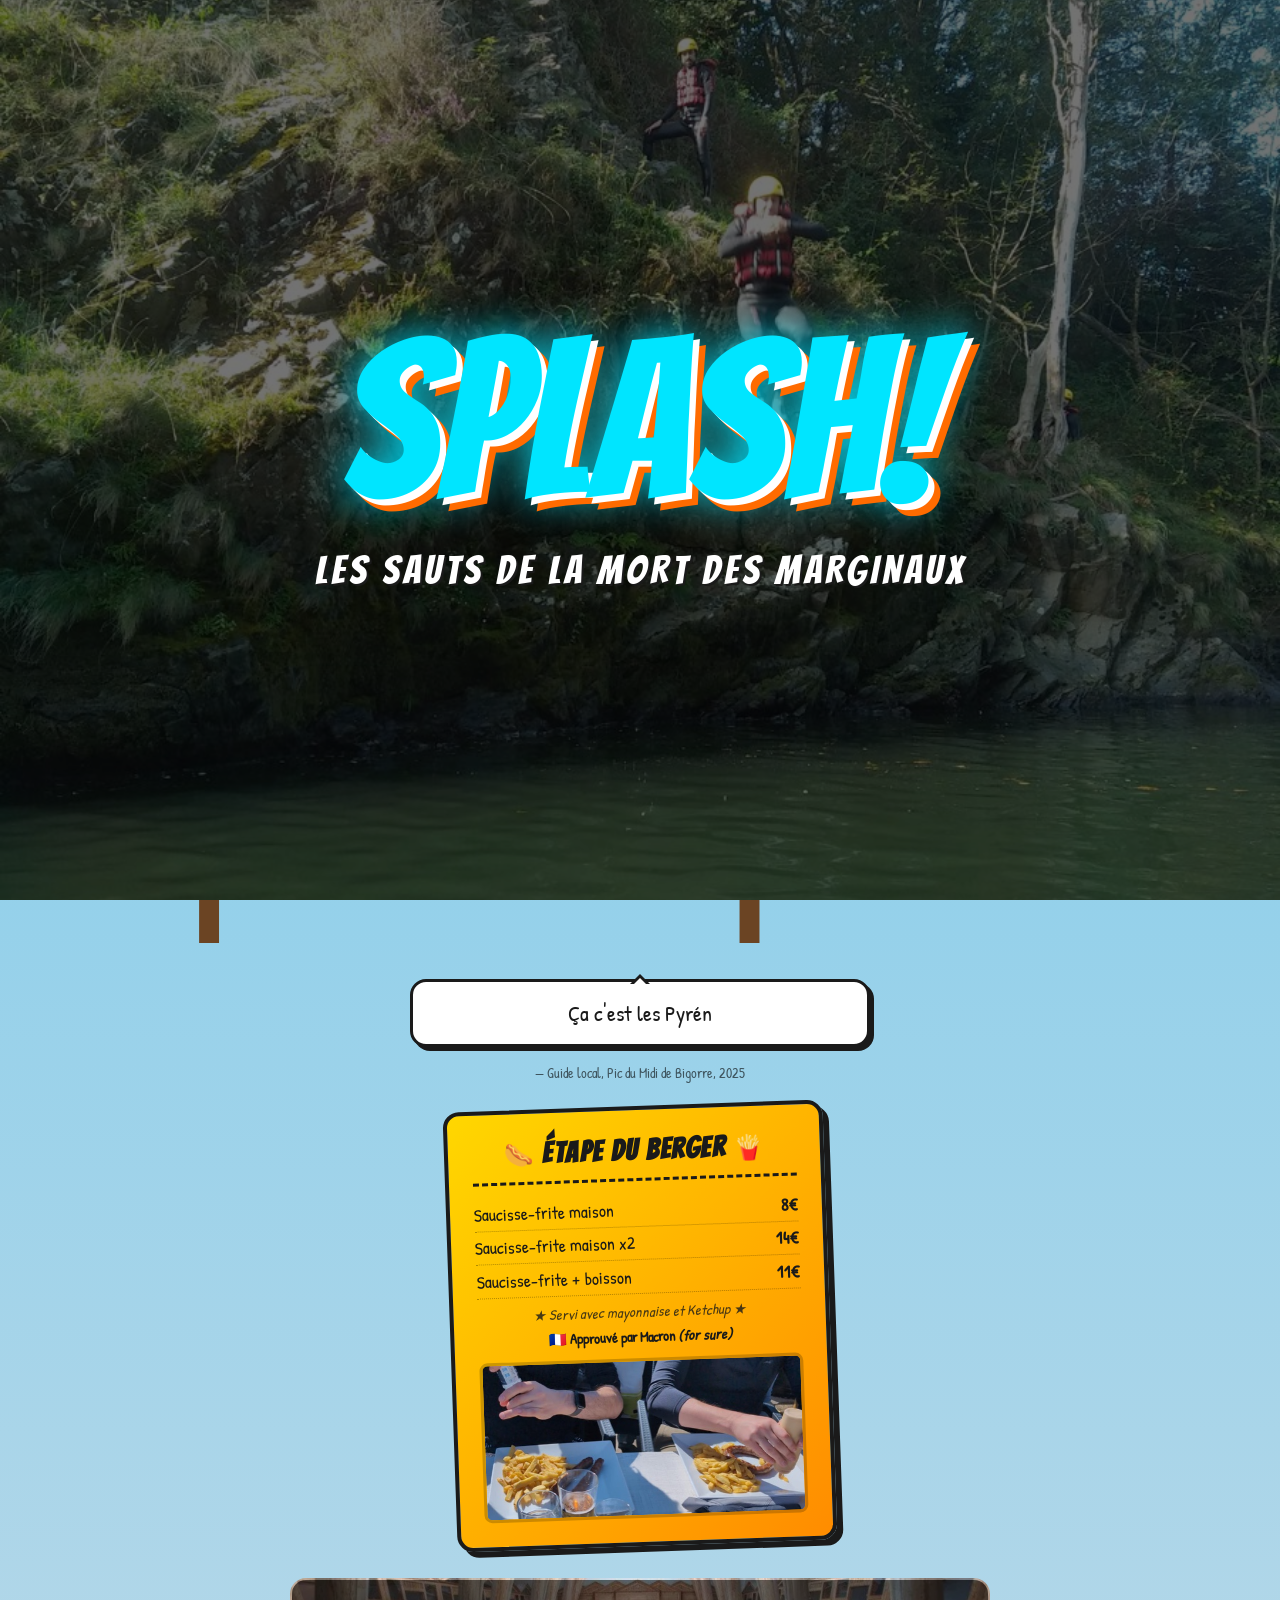
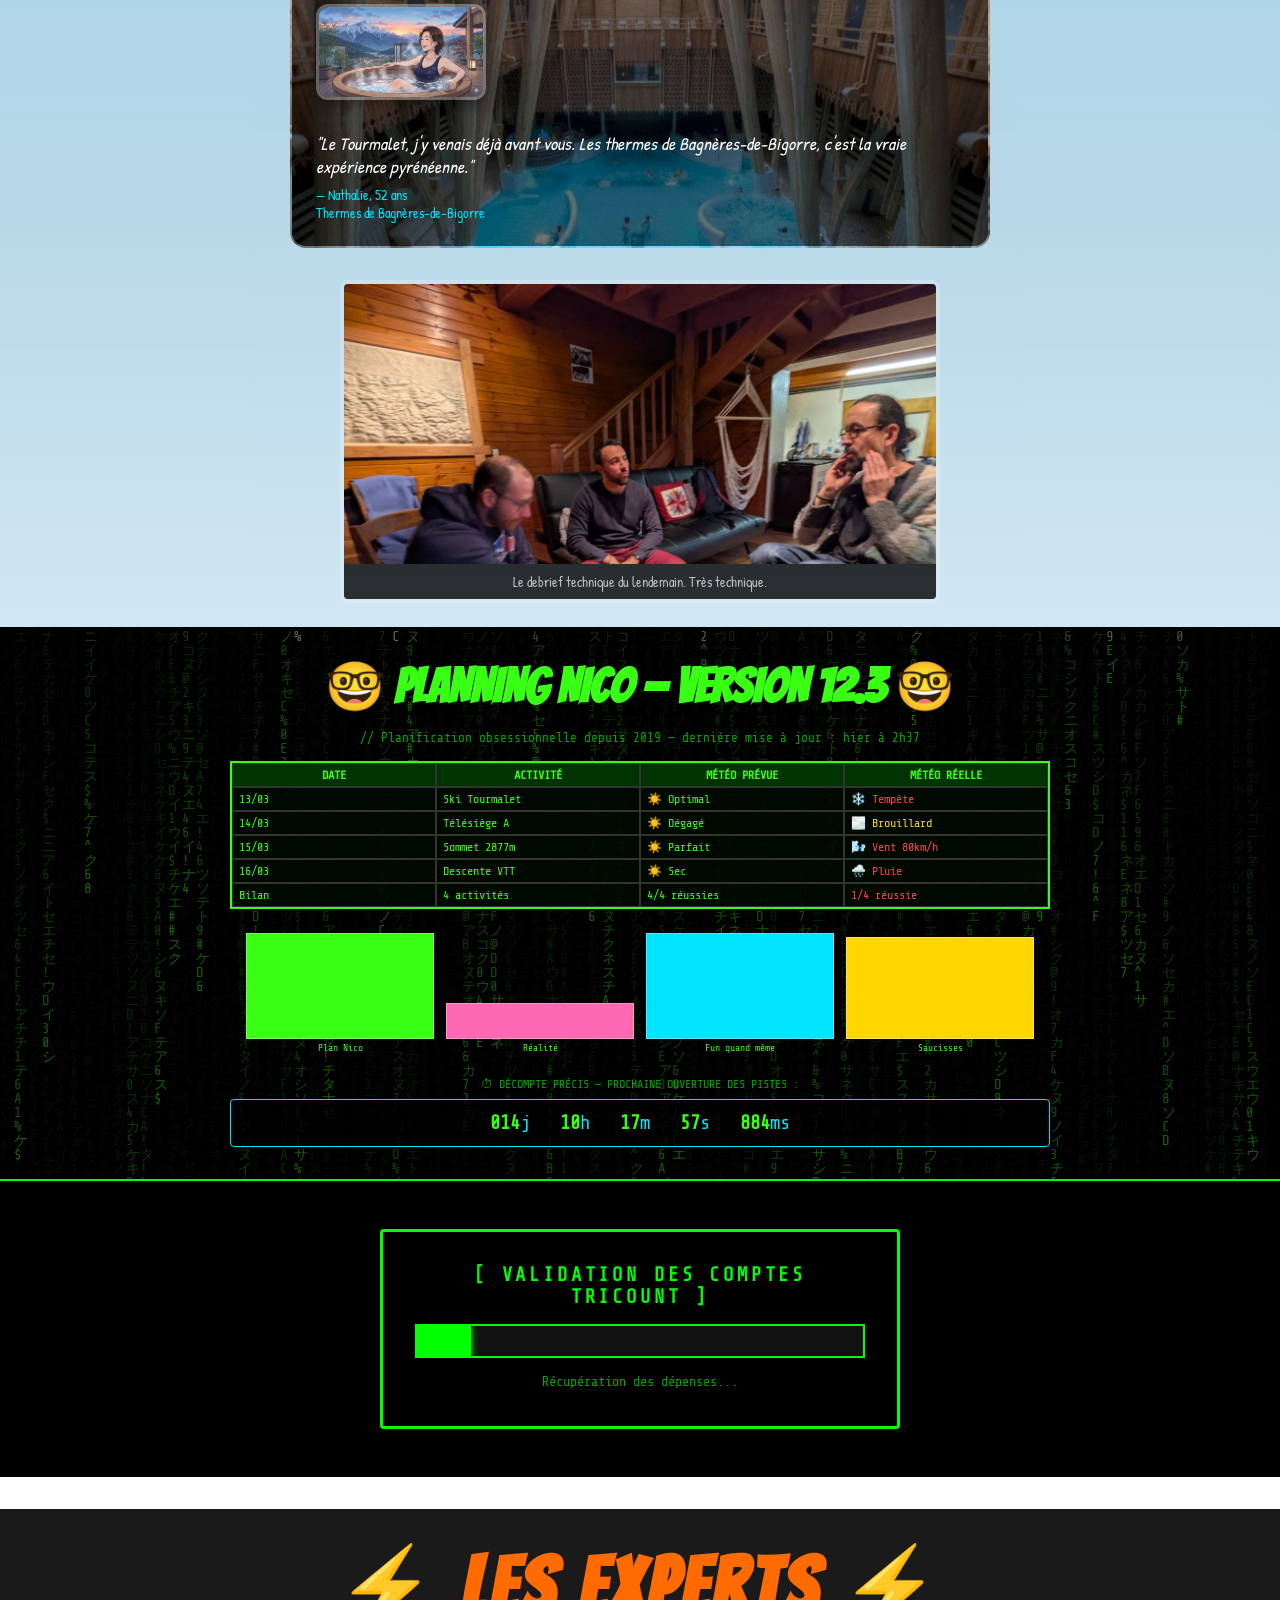
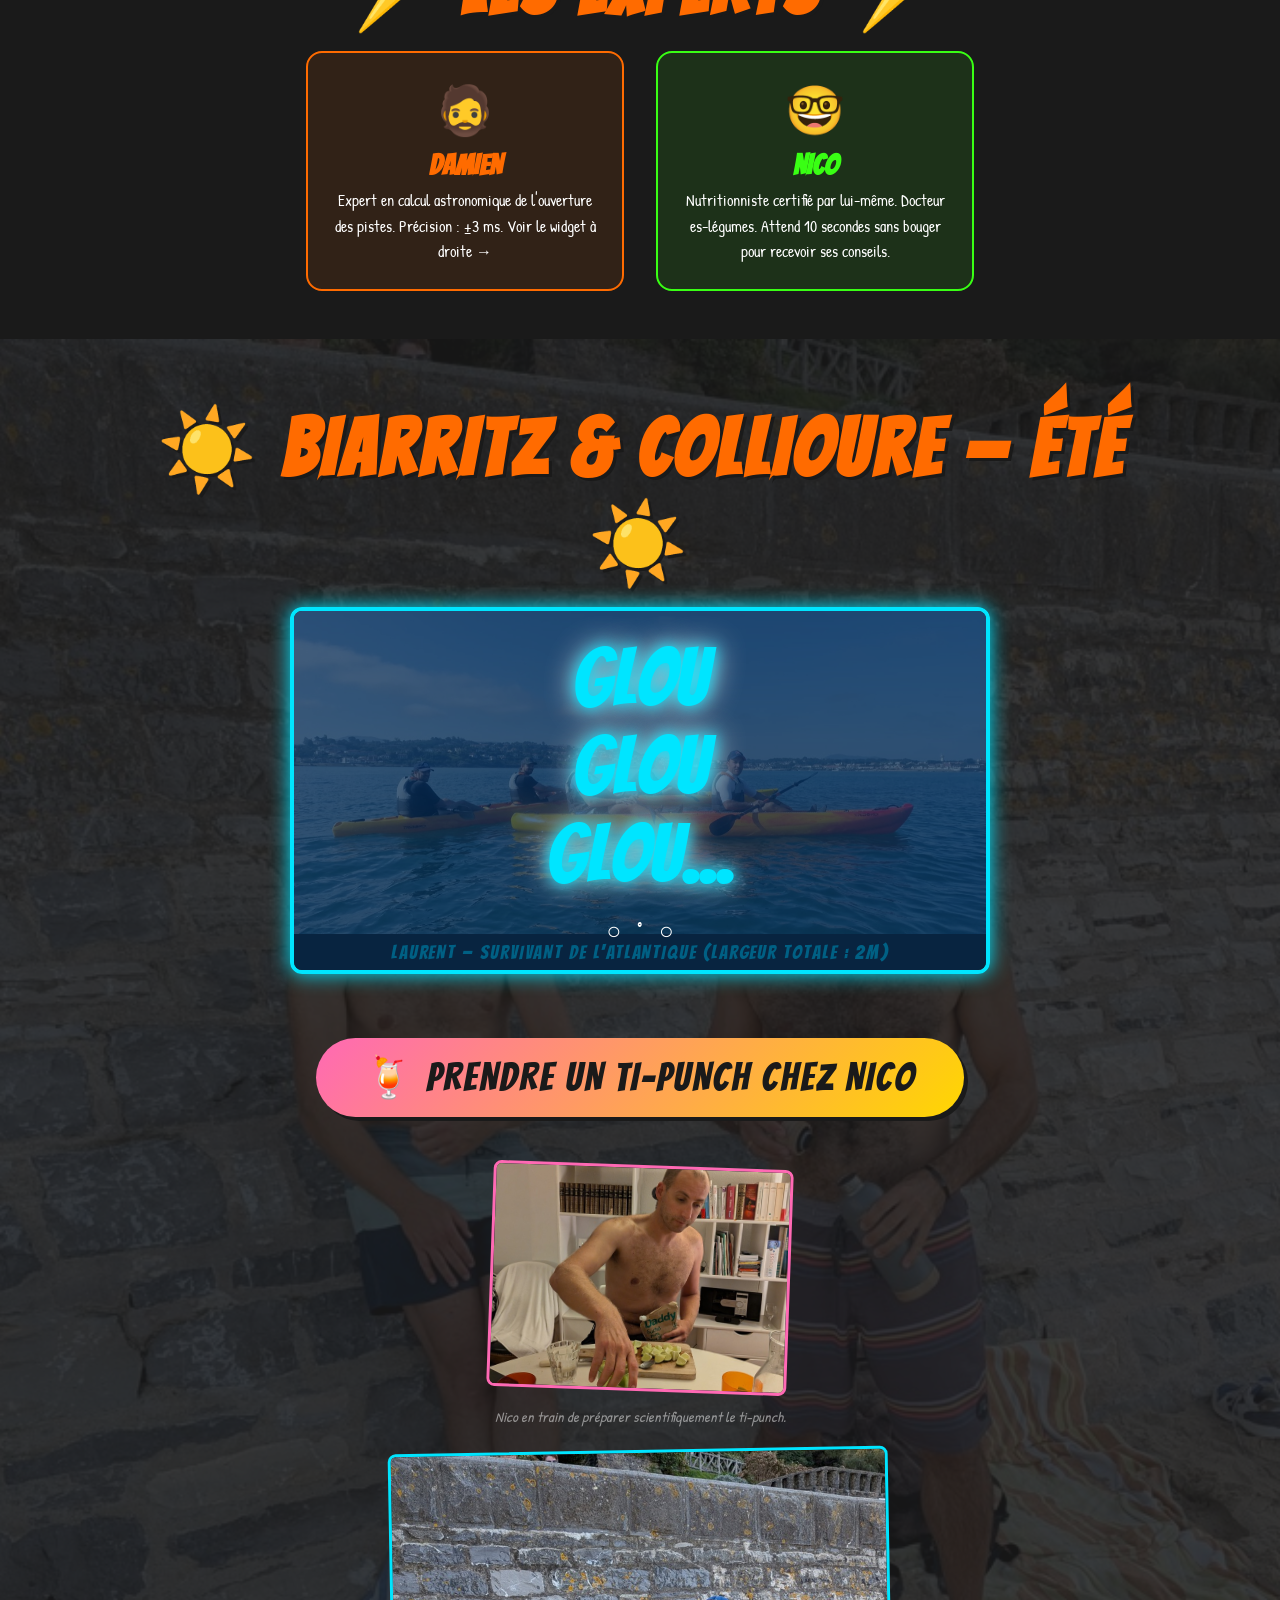
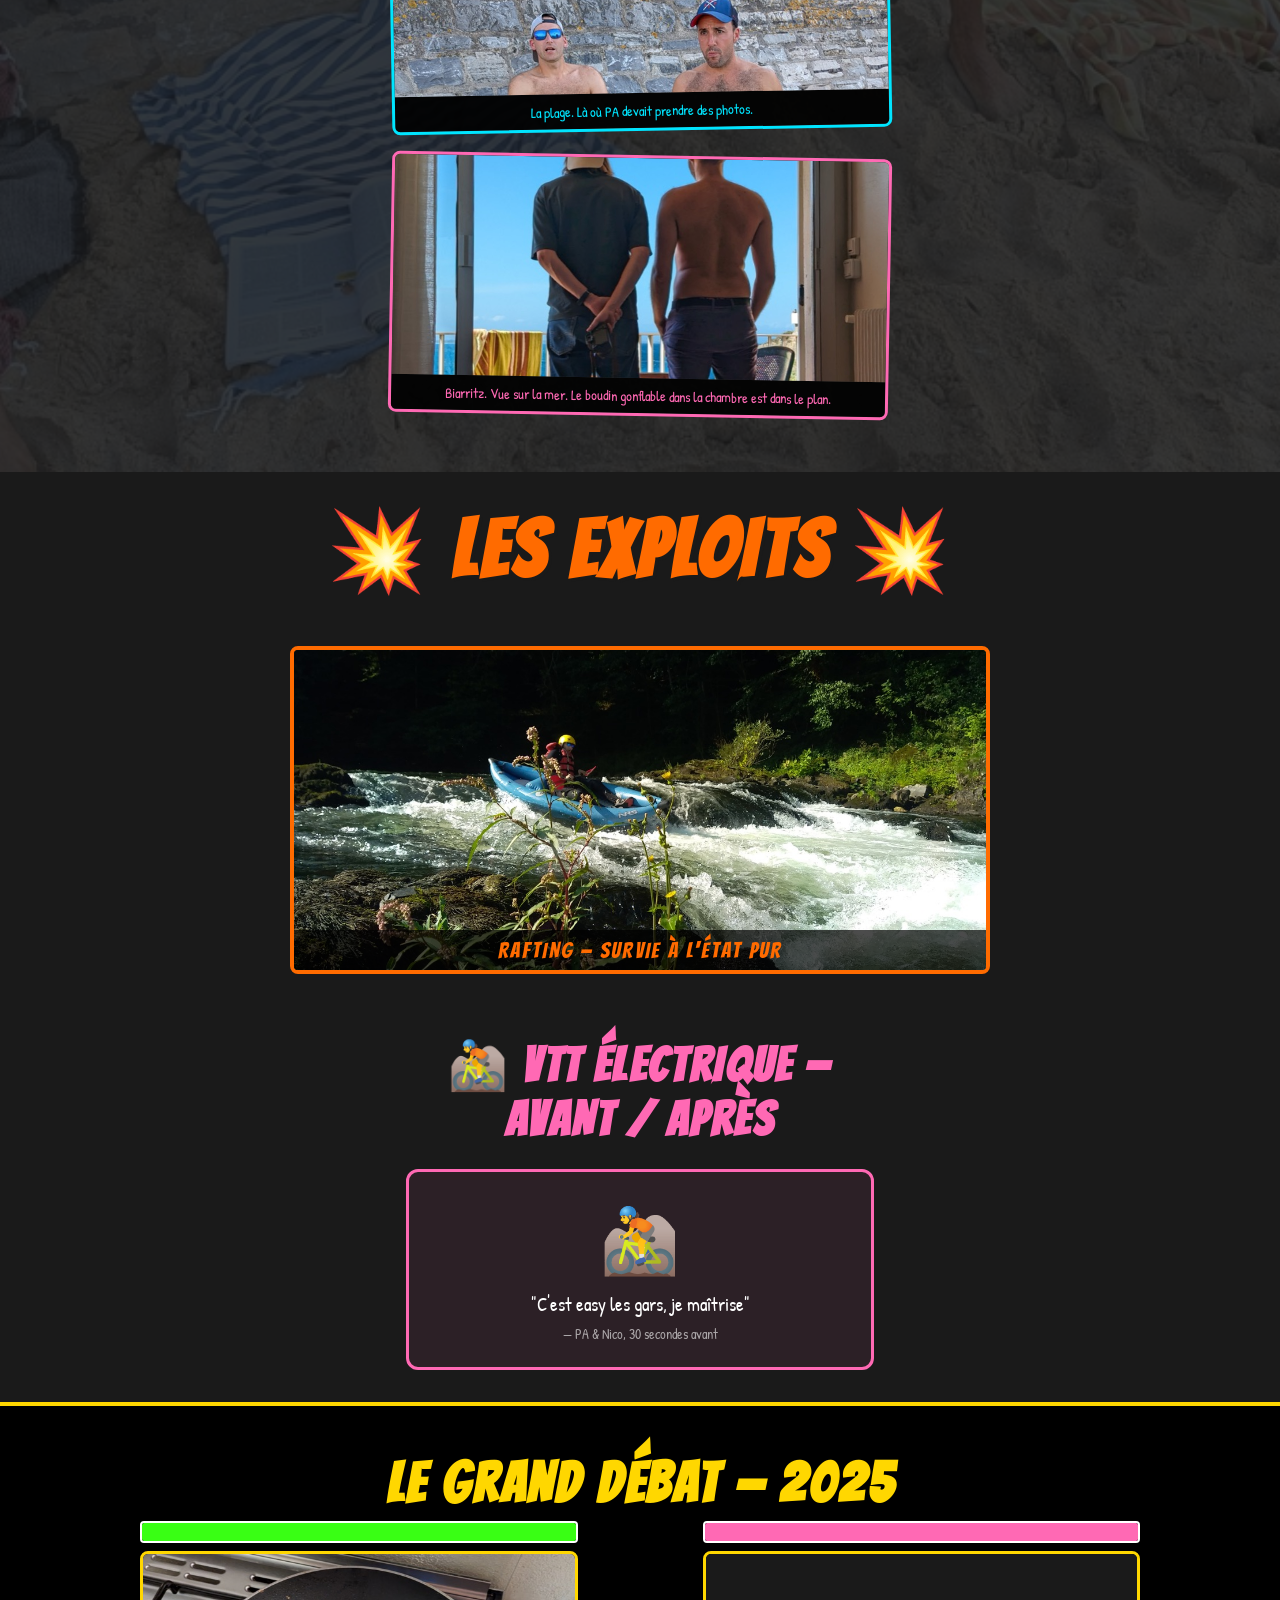
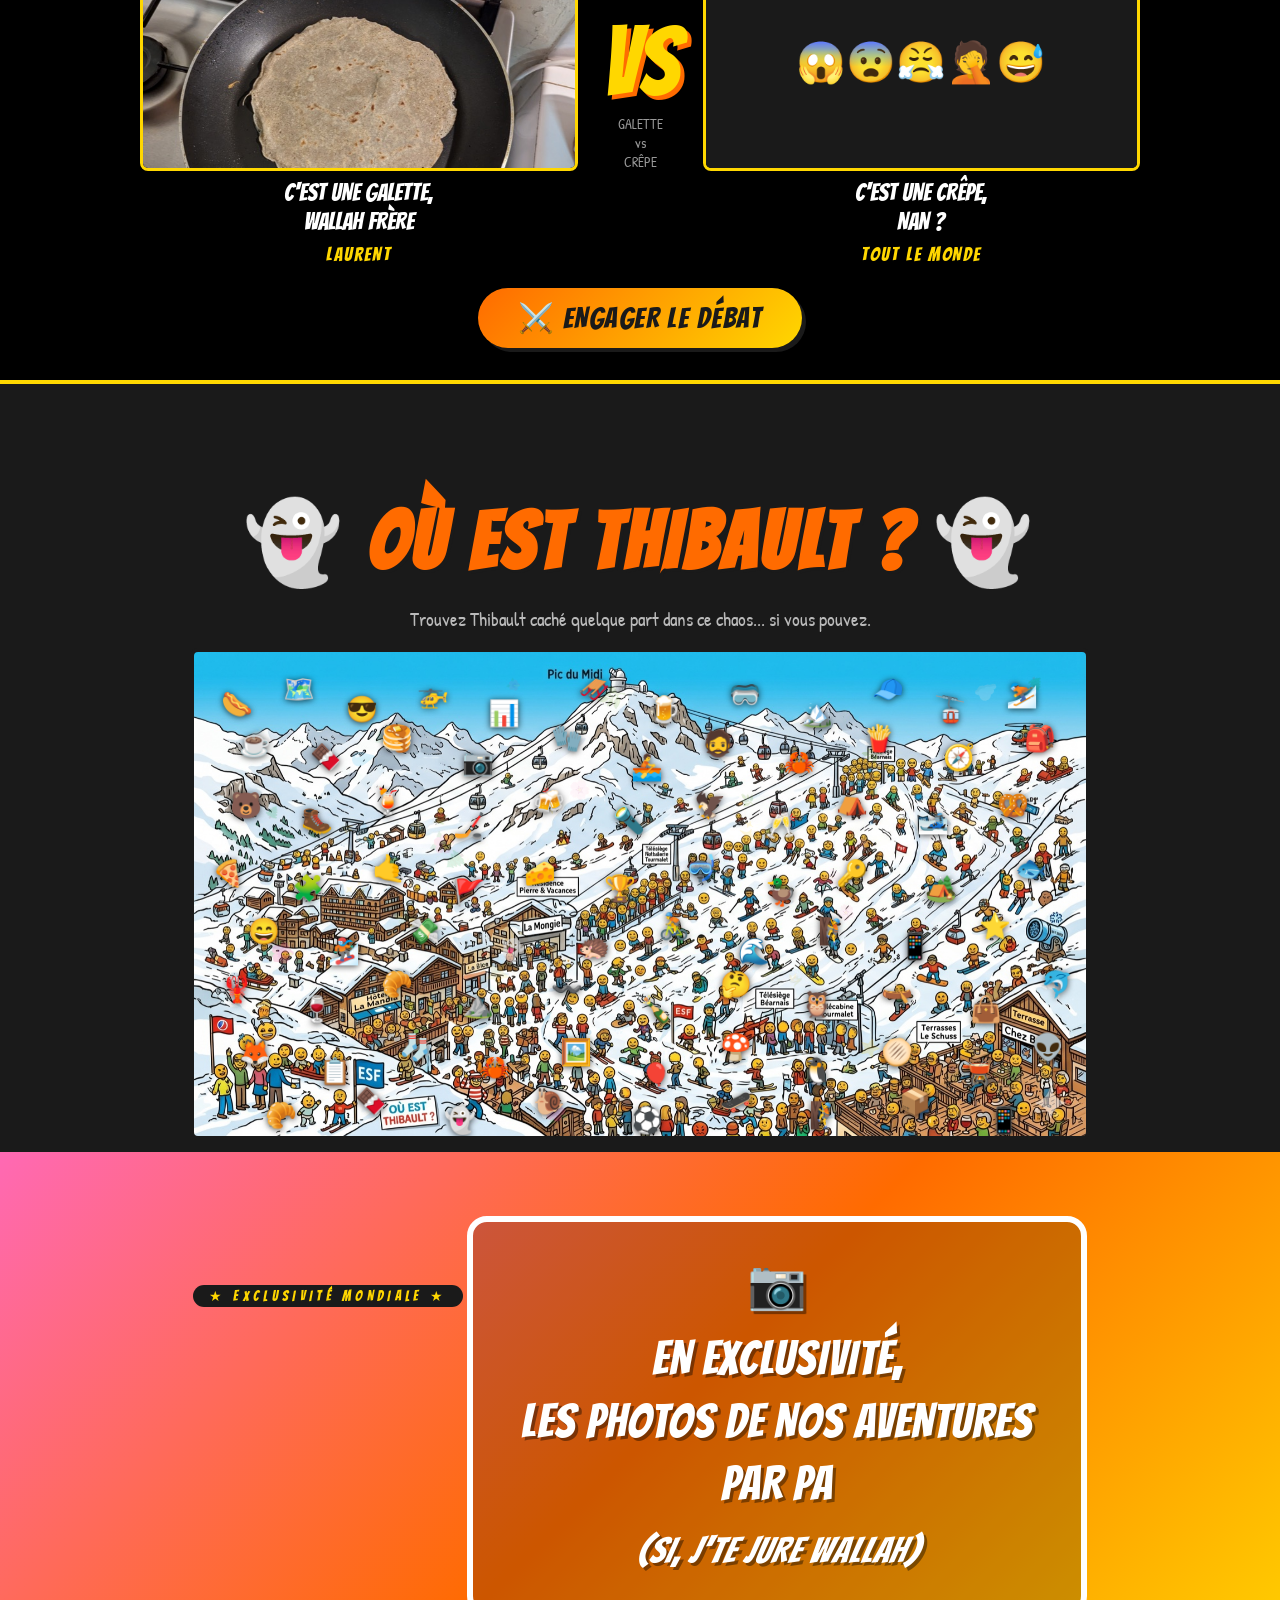
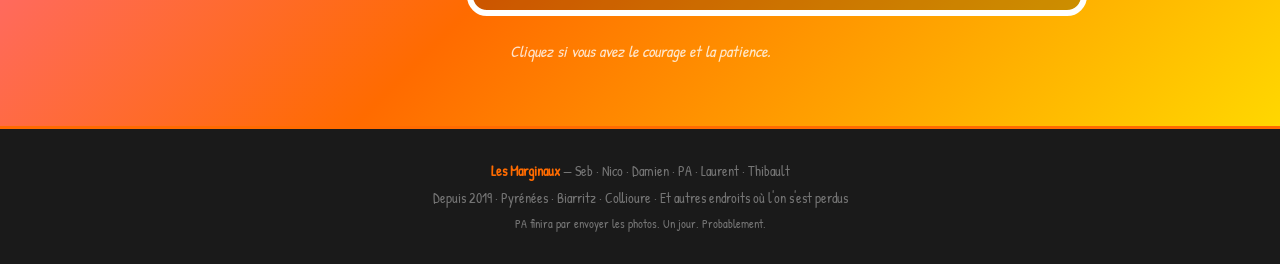
==== commit 9d07e7f9: "Améliore section Thibault, Nathalie et bulle Tourmalet - Où est Thibault : fond remplacé par illustr" ====
--- a/index.html
+++ b/index.html
@@ -350,17 +350,99 @@
       👻
     </div>
 
-    <!-- Fausses cibles / leurres -->
-    <div class="decoy" style="left:5%;top:15%;"  onclick="wrongAnswer('Non, c\'est la saucisse du Tourmalet.')">🌭</div>
-    <div class="decoy" style="left:78%;top:8%;"  onclick="wrongAnswer('C\'est le planning v12.3 de Nico.')">📊</div>
-    <div class="decoy" style="left:22%;top:82%;" onclick="wrongAnswer('C\'est le Ti-punch de Nico. Pas Thibault.')">🍹</div>
-    <div class="decoy" style="left:88%;top:55%;" onclick="wrongAnswer('C\'est Damien qui vérifie les équinoxes.')">🧔</div>
-    <div class="decoy" style="left:42%;top:25%;" onclick="wrongAnswer('C\'est la galette de Laurent. AKA crêpe.')">🥞</div>
-    <div class="decoy" style="left:60%;top:88%;" onclick="wrongAnswer('C\'est PA... en train de ne pas envoyer ses photos.')">📷</div>
-    <div class="decoy" style="left:12%;top:48%;" onclick="wrongAnswer('C\'est Seb. Méfie-toi.')">😎</div>
-    <div class="decoy" style="left:55%;top:45%;" onclick="wrongAnswer('Non. Mais tu es courageux.')">⛷️</div>
-    <div class="decoy" style="left:30%;top:12%;" onclick="wrongAnswer('C\'est le télésiège. Thibault n\'est pas dessus.')">🏔️</div>
-    <div class="decoy" style="left:70%;top:72%;" onclick="wrongAnswer('Un kayak. Laurent y a failli se noyer.')">🚣</div>
+    <!-- r1 -->
+    <div class="decoy" style="left:3%;top:7%;"   onclick="wrongAnswer('Non, c\'est la saucisse du Tourmalet.', event)">🌭</div>
+    <div class="decoy" style="left:10%;top:4%;"  onclick="wrongAnswer('La carte de Nico. Version 17.', event)">🗺️</div>
+    <div class="decoy" style="left:17%;top:8%;"  onclick="wrongAnswer('C\'est Seb. Méfie-toi.', event)">😎</div>
+    <div class="decoy" style="left:25%;top:5%;"  onclick="wrongAnswer('Un hélicoptère sans Thibault.', event)">🚁</div>
+    <div class="decoy" style="left:33%;top:9%;"  onclick="wrongAnswer('Le planning v12.3 de Nico.', event)">📊</div>
+    <div class="decoy" style="left:43%;top:4%;"  onclick="wrongAnswer('Un traîneau. Mais Thibault n\'est pas dessus.', event)">🛷</div>
+    <div class="decoy" style="left:51%;top:8%;"  onclick="wrongAnswer('Une bière. Mais pas Thibault.', event)">🍺</div>
+    <div class="decoy" style="left:60%;top:5%;"  onclick="wrongAnswer('Des lunettes de ski. Thibault les a perdues.', event)">🥽</div>
+    <div class="decoy" style="left:68%;top:9%;"  onclick="wrongAnswer('C\'est le Pic du Midi. Thibault n\'est pas là-haut.', event)">🏔️</div>
+    <div class="decoy" style="left:76%;top:4%;"  onclick="wrongAnswer('Un bonnet. Peut-être celui de Thibault.', event)">🧢</div>
+    <div class="decoy" style="left:83%;top:8%;"  onclick="wrongAnswer('Un télésiège vide. Raté.', event)">🚡</div>
+    <div class="decoy" style="left:91%;top:5%;"  onclick="wrongAnswer('C\'est Nico en mode full-chrono depuis 6h.', event)">⛷️</div>
+    <!-- r2 -->
+    <div class="decoy" style="left:5%;top:15%;"  onclick="wrongAnswer('Un café. Nico en est à son 4ème.', event)">☕</div>
+    <div class="decoy" style="left:13%;top:18%;" onclick="wrongAnswer('Du chocolat chaud. Après-ski oblige.', event)">🍫</div>
+    <div class="decoy" style="left:21%;top:14%;" onclick="wrongAnswer('La galette de Laurent. Aka crêpe.', event)">🥞</div>
+    <div class="decoy" style="left:30%;top:19%;" onclick="wrongAnswer('C\'est PA... qui n\'a pas envoyé ses photos.', event)">📷</div>
+    <div class="decoy" style="left:40%;top:14%;" onclick="wrongAnswer('Des gants de ski. Quelqu\'un les a perdus.', event)">🧤</div>
+    <div class="decoy" style="left:49%;top:20%;" onclick="wrongAnswer('Un kayak. Laurent y a failli se noyer.', event)">🚣</div>
+    <div class="decoy" style="left:57%;top:15%;" onclick="wrongAnswer('C\'est Damien qui calcule les équinoxes.', event)">🧔</div>
+    <div class="decoy" style="left:66%;top:19%;" onclick="wrongAnswer('Non, c\'est juste un crabe.', event)">🦀</div>
+    <div class="decoy" style="left:75%;top:14%;" onclick="wrongAnswer('Des frites. Mais pas Thibault.', event)">🍟</div>
+    <div class="decoy" style="left:84%;top:18%;" onclick="wrongAnswer('Une boussole. Ne pointe pas vers Thibault.', event)">🧭</div>
+    <div class="decoy" style="left:93%;top:14%;" onclick="wrongAnswer('Un sac à dos. 42 items dedans, pas Thibault.', event)">🎒</div>
+    <!-- r3 -->
+    <div class="decoy" style="left:4%;top:28%;"  onclick="wrongAnswer('C\'est un ours. Méfie-toi.', event)">🐻</div>
+    <div class="decoy" style="left:12%;top:31%;" onclick="wrongAnswer('Une chaussure de rando perdue.', event)">🥾</div>
+    <div class="decoy" style="left:20%;top:27%;" onclick="wrongAnswer('Le Ti-punch. Pas Thibault.', event)">🍹</div>
+    <div class="decoy" style="left:29%;top:32%;" onclick="wrongAnswer('Un bâton de ski. Pas Thibault.', event)">🏒</div>
+    <div class="decoy" style="left:38%;top:27%;" onclick="wrongAnswer('De la bière fraîche. Elle a disparu vite.', event)">🍻</div>
+    <div class="decoy" style="left:47%;top:31%;" onclick="wrongAnswer('Une lampe torche. Cherche encore.', event)">🔦</div>
+    <div class="decoy" style="left:56%;top:28%;" onclick="wrongAnswer('Un aigle. Peut-être qu\'il a vu Thibault.', event)">🦅</div>
+    <div class="decoy" style="left:64%;top:32%;" onclick="wrongAnswer('Champagne ! Mais Thibault n\'est pas là.', event)">🥂</div>
+    <div class="decoy" style="left:72%;top:27%;" onclick="wrongAnswer('Une tente sans Thibault dedans.', event)">⛺</div>
+    <div class="decoy" style="left:81%;top:31%;" onclick="wrongAnswer('Des skis sans skieur. Bon signe ?', event)">🎿</div>
+    <div class="decoy" style="left:90%;top:28%;" onclick="wrongAnswer('Un bretzel. Vraiment.', event)">🥨</div>
+    <!-- r4 -->
+    <div class="decoy" style="left:2%;top:42%;"  onclick="wrongAnswer('Une pizza. Pas Thibault.', event)">🍕</div>
+    <div class="decoy" style="left:11%;top:45%;" onclick="wrongAnswer('Un puzzle. Il manque une pièce : Thibault.', event)">🧩</div>
+    <div class="decoy" style="left:20%;top:41%;" onclick="wrongAnswer('C\'est Seb, encore lui.', event)">🤙</div>
+    <div class="decoy" style="left:29%;top:46%;" onclick="wrongAnswer('Un drapeau ESF. Thibault n\'est pas instructeur.', event)">🚩</div>
+    <div class="decoy" style="left:37%;top:42%;" onclick="wrongAnswer('Du fromage de montagne. Raté.', event)">🧀</div>
+    <div class="decoy" style="left:46%;top:45%;" onclick="wrongAnswer('Un trophée pour avoir essayé.', event)">🏆</div>
+    <div class="decoy" style="left:55%;top:41%;" onclick="wrongAnswer('Un plongeur égaré en montagne.', event)">🤿</div>
+    <div class="decoy" style="left:64%;top:46%;" onclick="wrongAnswer('C\'est juste un canard.', event)">🦆</div>
+    <div class="decoy" style="left:72%;top:42%;" onclick="wrongAnswer('Une clé. Mais laquelle ?', event)">🔑</div>
+    <div class="decoy" style="left:82%;top:45%;" onclick="wrongAnswer('Nico fait du camping sauvage.', event)">🏕️</div>
+    <div class="decoy" style="left:92%;top:41%;" onclick="wrongAnswer('Un poisson en montagne. Bizarre.', event)">🐟</div>
+    <!-- r5 (Thibault est à 34%,58%) -->
+    <div class="decoy" style="left:6%;top:54%;"  onclick="wrongAnswer('Non, c\'est quelqu\'un d\'autre.', event)">😄</div>
+    <div class="decoy" style="left:15%;top:58%;" onclick="wrongAnswer('Un snowboardeur. Pas Thibault.', event)">🏂</div>
+    <div class="decoy" style="left:24%;top:54%;" onclick="wrongAnswer('Le Tricount. Personne n\'est content.', event)">💸</div>
+    <div class="decoy" style="left:43%;top:57%;" onclick="wrongAnswer('Un hérisson. Aussi difficile à trouver que Thibault.', event)">🦔</div>
+    <div class="decoy" style="left:52%;top:53%;" onclick="wrongAnswer('Un VTT électrique. Avant qu\'il tombe.', event)">🚴</div>
+    <div class="decoy" style="left:61%;top:58%;" onclick="wrongAnswer('La vague qui a failli emporter Laurent.', event)">🌊</div>
+    <div class="decoy" style="left:70%;top:54%;" onclick="wrongAnswer('Un grimpeur perdu. Pas Thibault.', event)">🧗</div>
+    <div class="decoy" style="left:79%;top:57%;" onclick="wrongAnswer('C\'est PA qui cherche aussi Thibault.', event)">📱</div>
+    <div class="decoy" style="left:88%;top:53%;" onclick="wrongAnswer('Une étoile filante. Pas Thibault.', event)">⭐</div>
+    <!-- r6 -->
+    <div class="decoy" style="left:3%;top:66%;"  onclick="wrongAnswer('Un crabe de montagne. Ça n\'existe pas.', event)">🦞</div>
+    <div class="decoy" style="left:12%;top:70%;" onclick="wrongAnswer('Du vin rouge. Non.', event)">🍷</div>
+    <div class="decoy" style="left:21%;top:65%;" onclick="wrongAnswer('Un croissant. Toujours raté.', event)">🥐</div>
+    <div class="decoy" style="left:30%;top:69%;" onclick="wrongAnswer('La montagne. Thibault est plus petit.', event)">⛰️</div>
+    <div class="decoy" style="left:40%;top:66%;" onclick="wrongAnswer('Un câble de téléphérique. Pas Thibault.', event)">〰️</div>
+    <div class="decoy" style="left:50%;top:70%;" onclick="wrongAnswer('Champagne de consolation.', event)">🍾</div>
+    <div class="decoy" style="left:59%;top:65%;" onclick="wrongAnswer('C\'est Damien. Il réfléchit aux équinoxes.', event)">🤔</div>
+    <div class="decoy" style="left:68%;top:69%;" onclick="wrongAnswer('Un chouette oiseau. Toujours pas Thibault.', event)">🦉</div>
+    <div class="decoy" style="left:77%;top:66%;" onclick="wrongAnswer('Un kayak en montagne. Ça n\'a aucun sens.', event)">🛶</div>
+    <div class="decoy" style="left:87%;top:70%;" onclick="wrongAnswer('Un sac de sport. Pas Thibault.', event)">👜</div>
+    <div class="decoy" style="left:95%;top:65%;" onclick="wrongAnswer('Un dauphin en montagne. Encore moins logique.', event)">🐬</div>
+    <!-- r7 -->
+    <div class="decoy" style="left:5%;top:79%;"  onclick="wrongAnswer('Un renard. Rusé mais pas Thibault.', event)">🦊</div>
+    <div class="decoy" style="left:14%;top:83%;" onclick="wrongAnswer('Le Tricount version 2. Toujours en rouge.', event)">📋</div>
+    <div class="decoy" style="left:23%;top:78%;" onclick="wrongAnswer('Des chaussettes de ski mouillées.', event)">🧦</div>
+    <div class="decoy" style="left:32%;top:82%;" onclick="wrongAnswer('Un crabe. Encore.', event)">🦀</div>
+    <div class="decoy" style="left:41%;top:79%;" onclick="wrongAnswer('La photo que PA n\'a pas envoyée.', event)">🖼️</div>
+    <div class="decoy" style="left:50%;top:84%;" onclick="wrongAnswer('Un ballon. Pas Thibault.', event)">🎈</div>
+    <div class="decoy" style="left:59%;top:78%;" onclick="wrongAnswer('Un champignon. Attention en montagne.', event)">🍄</div>
+    <div class="decoy" style="left:68%;top:83%;" onclick="wrongAnswer('Un pingouin. Tropical.', event)">🐧</div>
+    <div class="decoy" style="left:77%;top:79%;" onclick="wrongAnswer('La galette de Laurent, encore.', event)">🫓</div>
+    <div class="decoy" style="left:86%;top:83%;" onclick="wrongAnswer('Un four à raclette. Très utile.', event)">🫕</div>
+    <div class="decoy" style="left:94%;top:78%;" onclick="wrongAnswer('Un alien. Thibault ? Non.', event)">👽</div>
+    <!-- r8 -->
+    <div class="decoy" style="left:8%;top:92%;"  onclick="wrongAnswer('Un croissant de consolation.', event)">🥐</div>
+    <div class="decoy" style="left:18%;top:89%;" onclick="wrongAnswer('Du chocolat. Pour se consoler.', event)">🍫</div>
+    <div class="decoy" style="left:28%;top:93%;" onclick="wrongAnswer('Un fantôme. Mais pas le bon.', event)">👻</div>
+    <div class="decoy" style="left:38%;top:89%;" onclick="wrongAnswer('Un escargot. Plus rapide que PA à envoyer ses photos.', event)">🐌</div>
+    <div class="decoy" style="left:49%;top:93%;" onclick="wrongAnswer('Un ballon de foot. Nico avait prévu un match.', event)">⚽</div>
+    <div class="decoy" style="left:59%;top:89%;" onclick="wrongAnswer('Un skateboard. En montagne. Pourquoi pas.', event)">🛹</div>
+    <div class="decoy" style="left:69%;top:92%;" onclick="wrongAnswer('C\'est un grimpeur. Pas Thibault.', event)">🧗</div>
+    <div class="decoy" style="left:79%;top:89%;" onclick="wrongAnswer('Un coffre au trésor. Sans Thibault dedans.', event)">📦</div>
+    <div class="decoy" style="left:89%;top:93%;" onclick="wrongAnswer('C\'est PA qui cherche aussi Thibault.', event)">📱</div>
   </div>
 
   <div id="thibault-found-banner" class="hidden">
--- a/style.css
+++ b/style.css
@@ -40,7 +40,7 @@
 @keyframes chairSlide { from{transform:translateX(-300px)} to{transform:translateX(110vw)} }
 @keyframes float { 0%,100%{transform:translateY(0)} 50%{transform:translateY(-10px)} }
 @keyframes tiReveal { from{opacity:0;transform:scale(0.5) rotate(-10deg)} 70%{transform:scale(1.1) rotate(2deg)} to{opacity:1;transform:scale(1) rotate(0deg)} }
-@keyframes wrongPop { 0%{opacity:0;transform:translate(-50%,-50%) scale(0.4)} 20%{opacity:1;transform:translate(-50%,-50%) scale(1.05)} 70%{opacity:1} 100%{opacity:0;transform:translate(-50%,-50%) scale(0.9)} }
+@keyframes wrongPop { 0%{opacity:0;transform:translate(-50%,-110%) scale(0.4)} 15%{opacity:1;transform:translate(-50%,-110%) scale(1.05)} 70%{opacity:1;transform:translate(-50%,-120%) scale(1)} 100%{opacity:0;transform:translate(-50%,-140%) scale(0.9)} }
 
 /* UTILITIES */
 .hidden { display: none !important; }
@@ -240,12 +240,14 @@
 /* ========== THIBAULT ========== */
 #thibault { background:var(--near-black); padding:2rem 0 0; min-height:80vh; }
 .thibault-instructions { text-align:center; font-family:'Patrick Hand'; font-size:1.2rem; color:rgba(255,255,255,.7); margin-bottom:1rem; padding:0 1rem; }
-.waldo-scene { position:relative; min-height:520px; overflow:hidden; background:repeating-conic-gradient(var(--orange) 0% 25%,var(--yellow) 0% 50%) 0 0/40px 40px; }
-.chaos-bg { position:absolute; inset:0; background:radial-gradient(circle at 20% 30%,rgba(255,105,180,.5) 0%,transparent 30%),radial-gradient(circle at 75% 65%,rgba(0,229,255,.5) 0%,transparent 25%),radial-gradient(circle at 50% 10%,rgba(57,255,20,.4) 0%,transparent 20%); }
-.thibault-target { position:absolute; font-size:1.6rem; cursor:pointer; z-index:5; opacity:.75; transform:rotate(15deg) scale(.9); transition:opacity .3s; user-select:none; }
-.thibault-target:hover { opacity:.9; }
-.decoy { position:absolute; font-size:1.4rem; cursor:pointer; z-index:4; opacity:.7; user-select:none; }
-.wrong-popup { position:fixed; top:50%; left:50%; background:var(--near-black); border:3px solid var(--orange); border-radius:12px; padding:1rem 2rem; font-family:'Patrick Hand'; font-size:1.2rem; color:var(--white); z-index:65; text-align:center; animation:wrongPop 2.5s ease forwards; pointer-events:none; max-width:300px; }
+.waldo-scene { position:relative; overflow:hidden; background-image:url('thibault-scene.jpg'); background-size:cover; background-position:center top; border:4px solid var(--near-black); border-radius:8px; max-width:900px; width:100%; margin:0 auto; aspect-ratio:1.83; min-height:400px; }
+.chaos-bg { position:absolute; inset:0; }
+.thibault-target { position:absolute; font-size:1.5rem; cursor:pointer; z-index:5; opacity:.65; transform:rotate(22deg) scale(.85); transition:opacity .3s; user-select:none; }
+.thibault-target:hover { opacity:.85; }
+.decoy { position:absolute; font-size:1.6rem; cursor:pointer; z-index:4; user-select:none; transition:transform .12s; filter:drop-shadow(0 1px 3px rgba(0,0,0,.7)); }
+.decoy:hover { transform:scale(1.25); }
+.wrong-popup { position:fixed; background:var(--near-black); border:3px solid red; border-radius:12px; padding:.75rem 1.5rem; font-family:'Patrick Hand'; font-size:1.1rem; color:var(--white); z-index:65; text-align:center; animation:wrongPop 2.8s ease forwards; pointer-events:none; max-width:260px; }
+.wrong-prefix { color:red; font-weight:bold; font-size:1.3rem; }
 #thibault-found-banner { background:linear-gradient(135deg,var(--neon-green),var(--cyan)); color:var(--near-black); font-family:'Bangers'; font-size:clamp(1.5rem,4vw,2.5rem); text-align:center; padding:1rem; letter-spacing:.1em; display:flex; justify-content:center; align-items:center; gap:2rem; flex-wrap:wrap; }
 
 /* ========== GALERIE PA ========== */
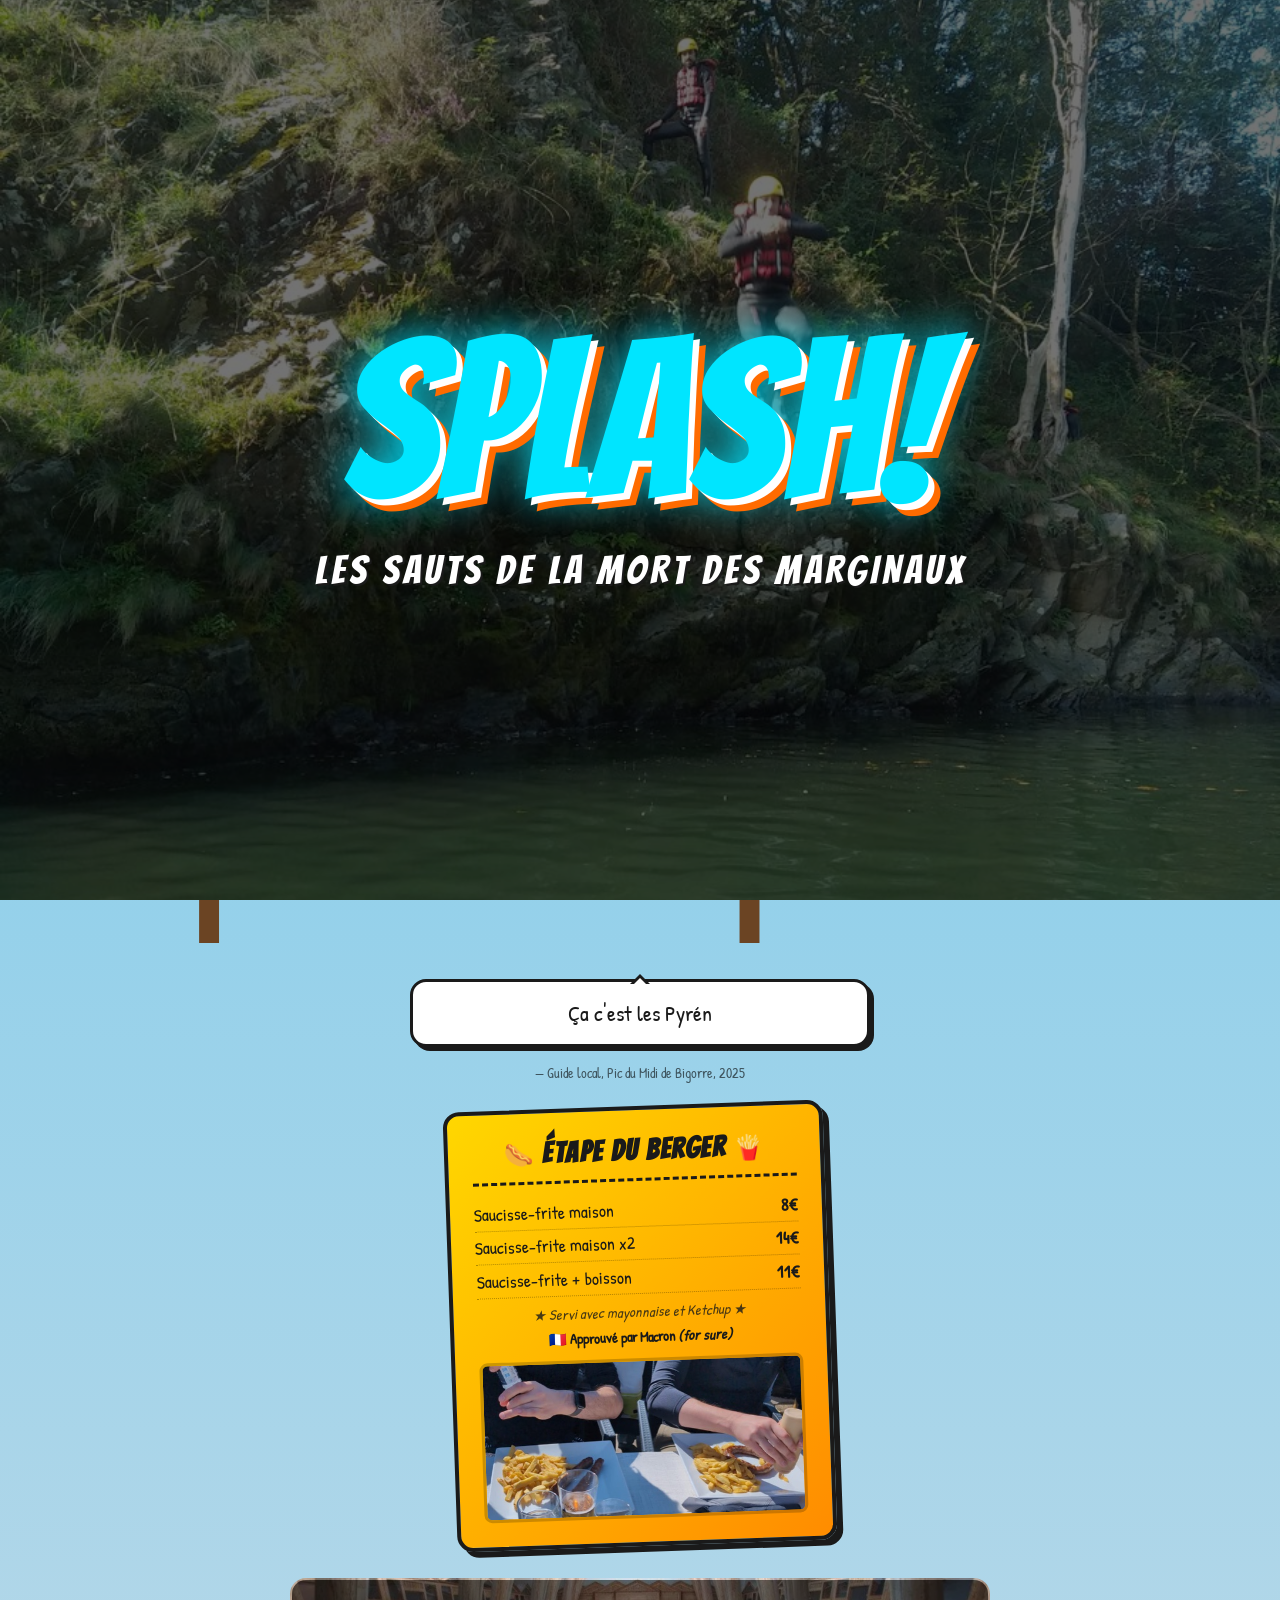
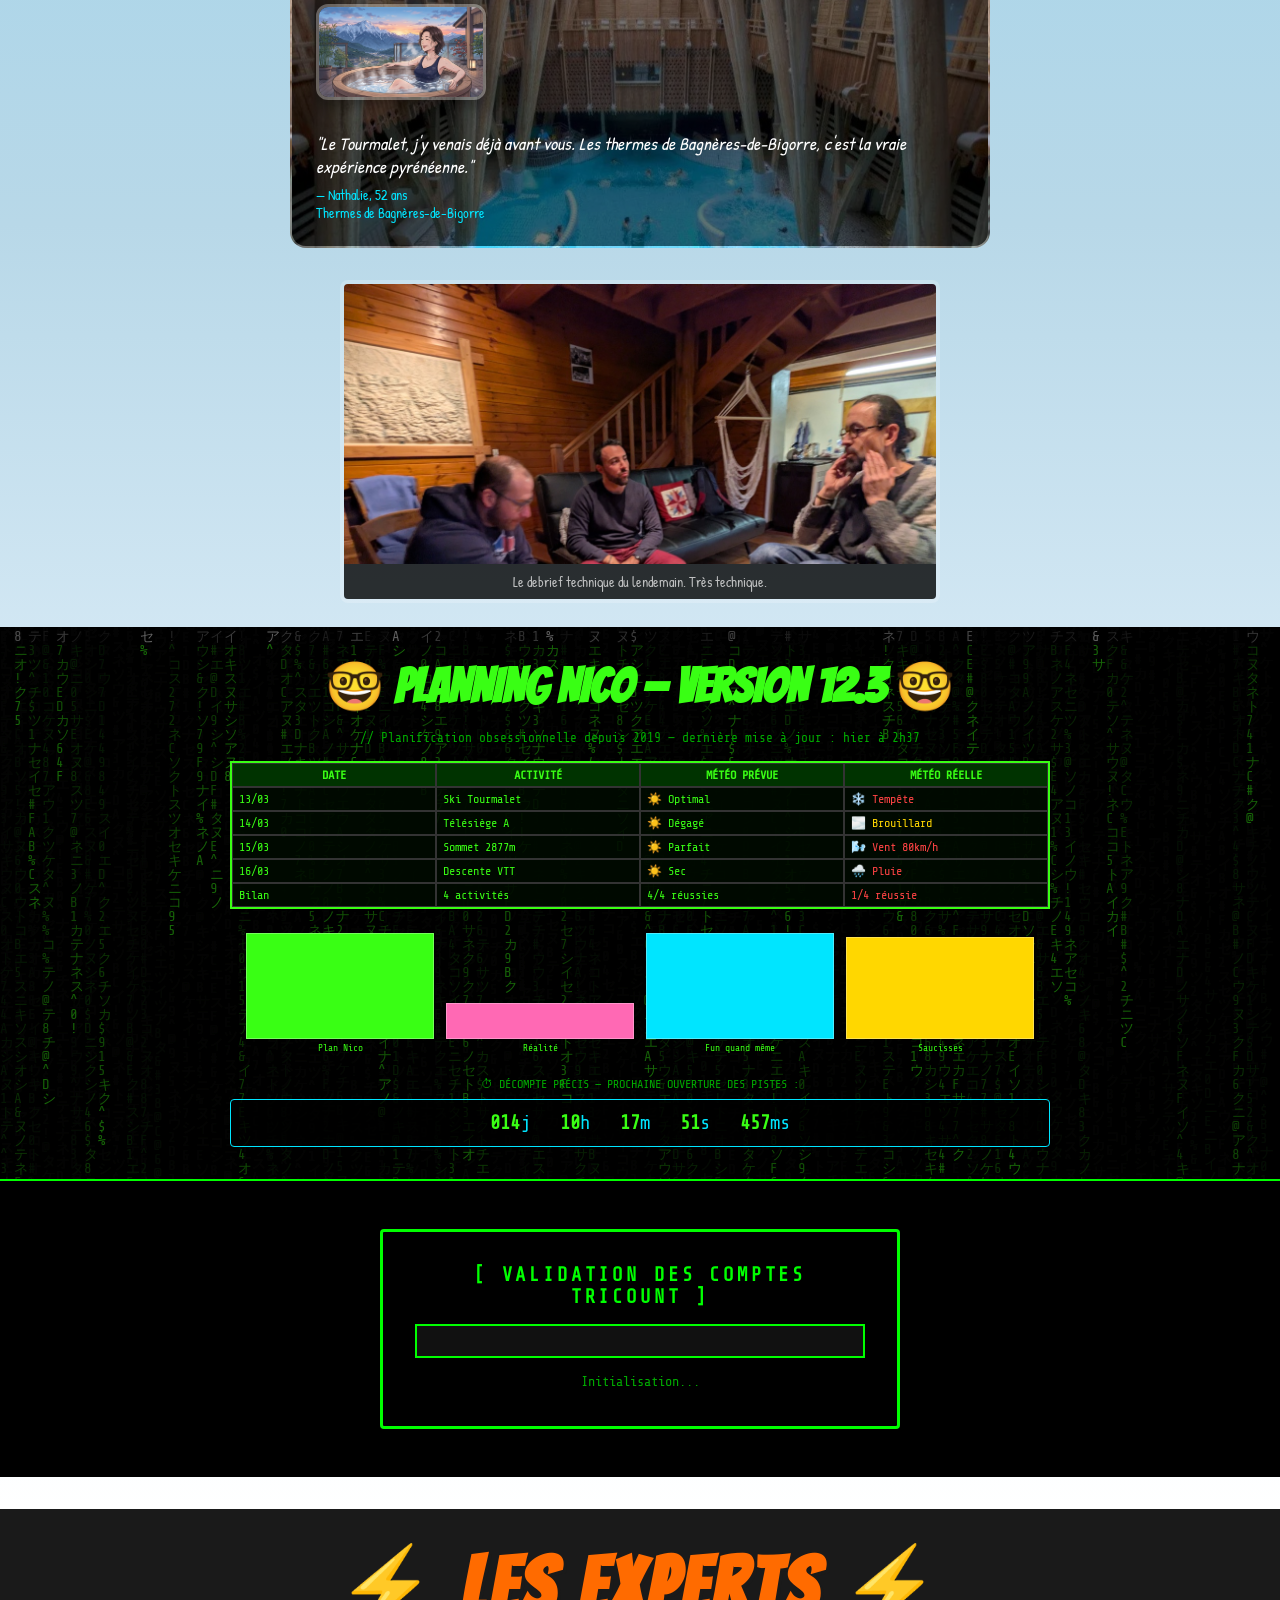
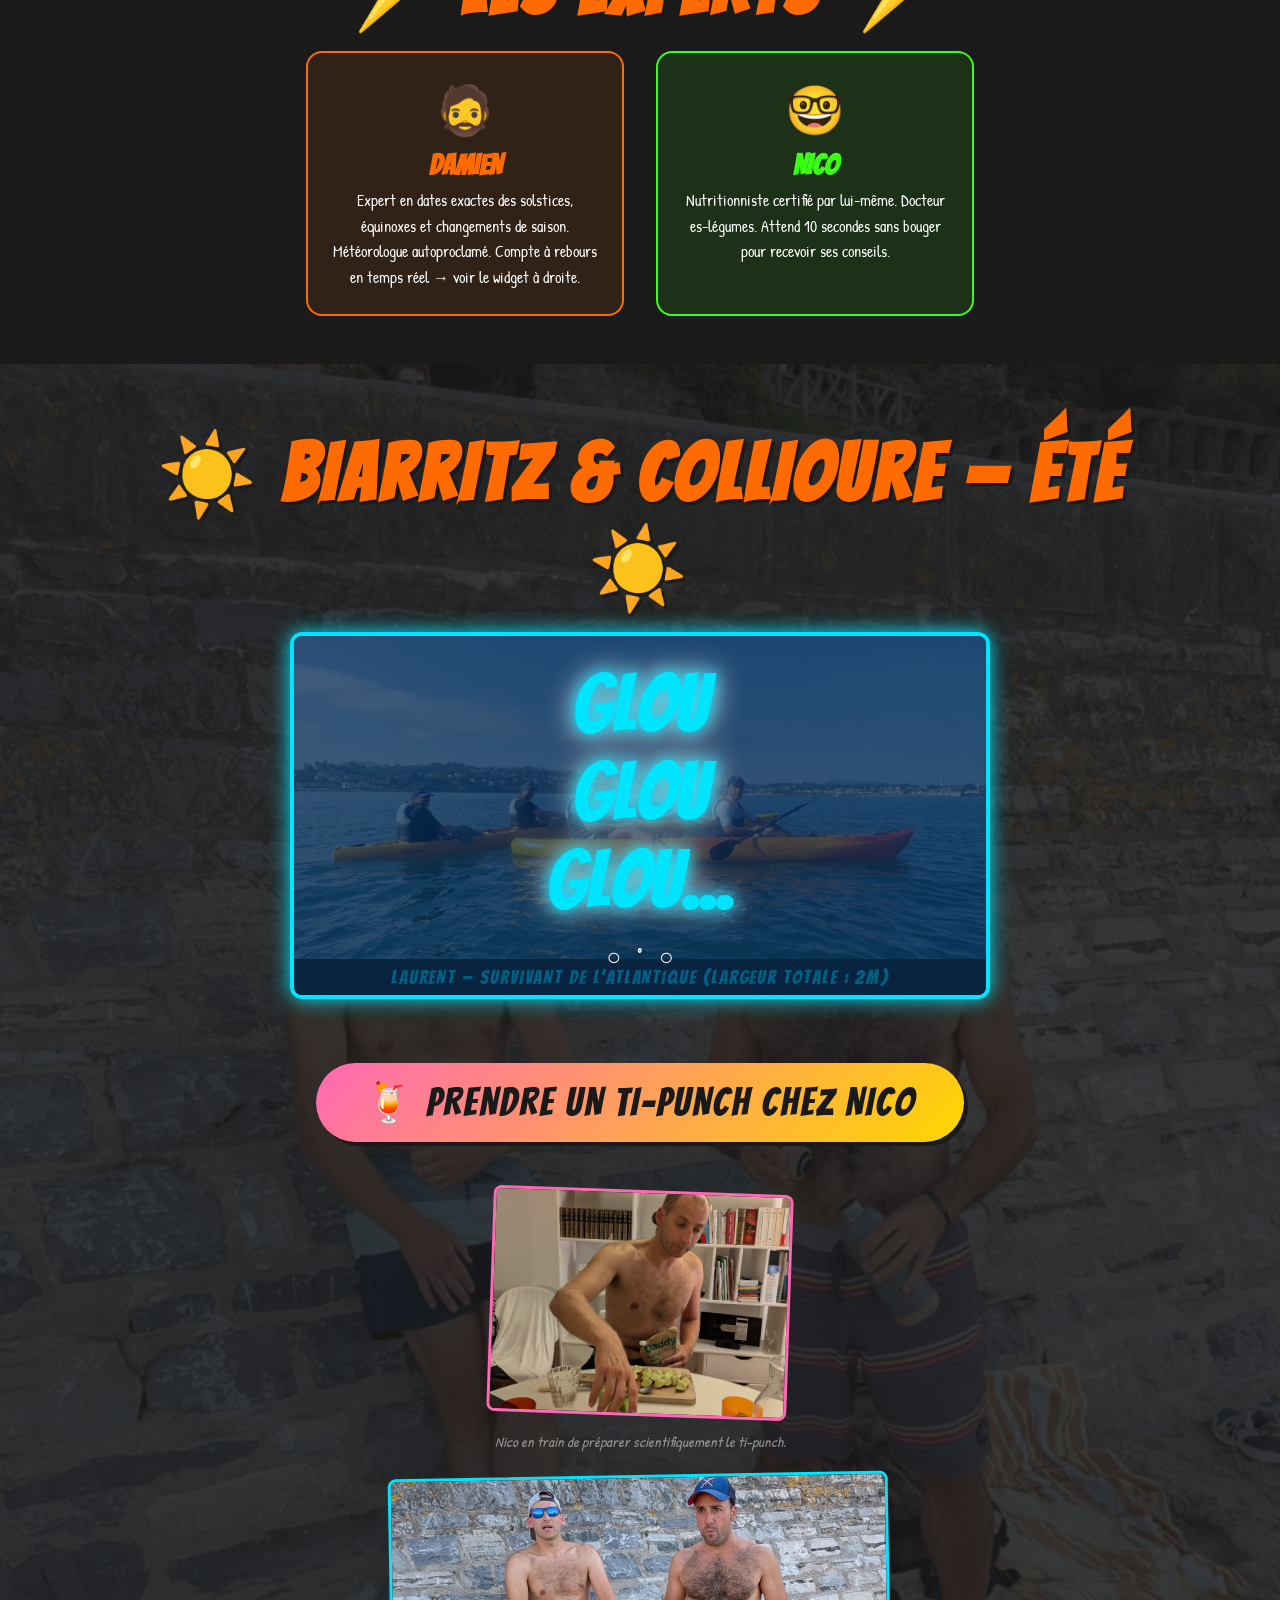
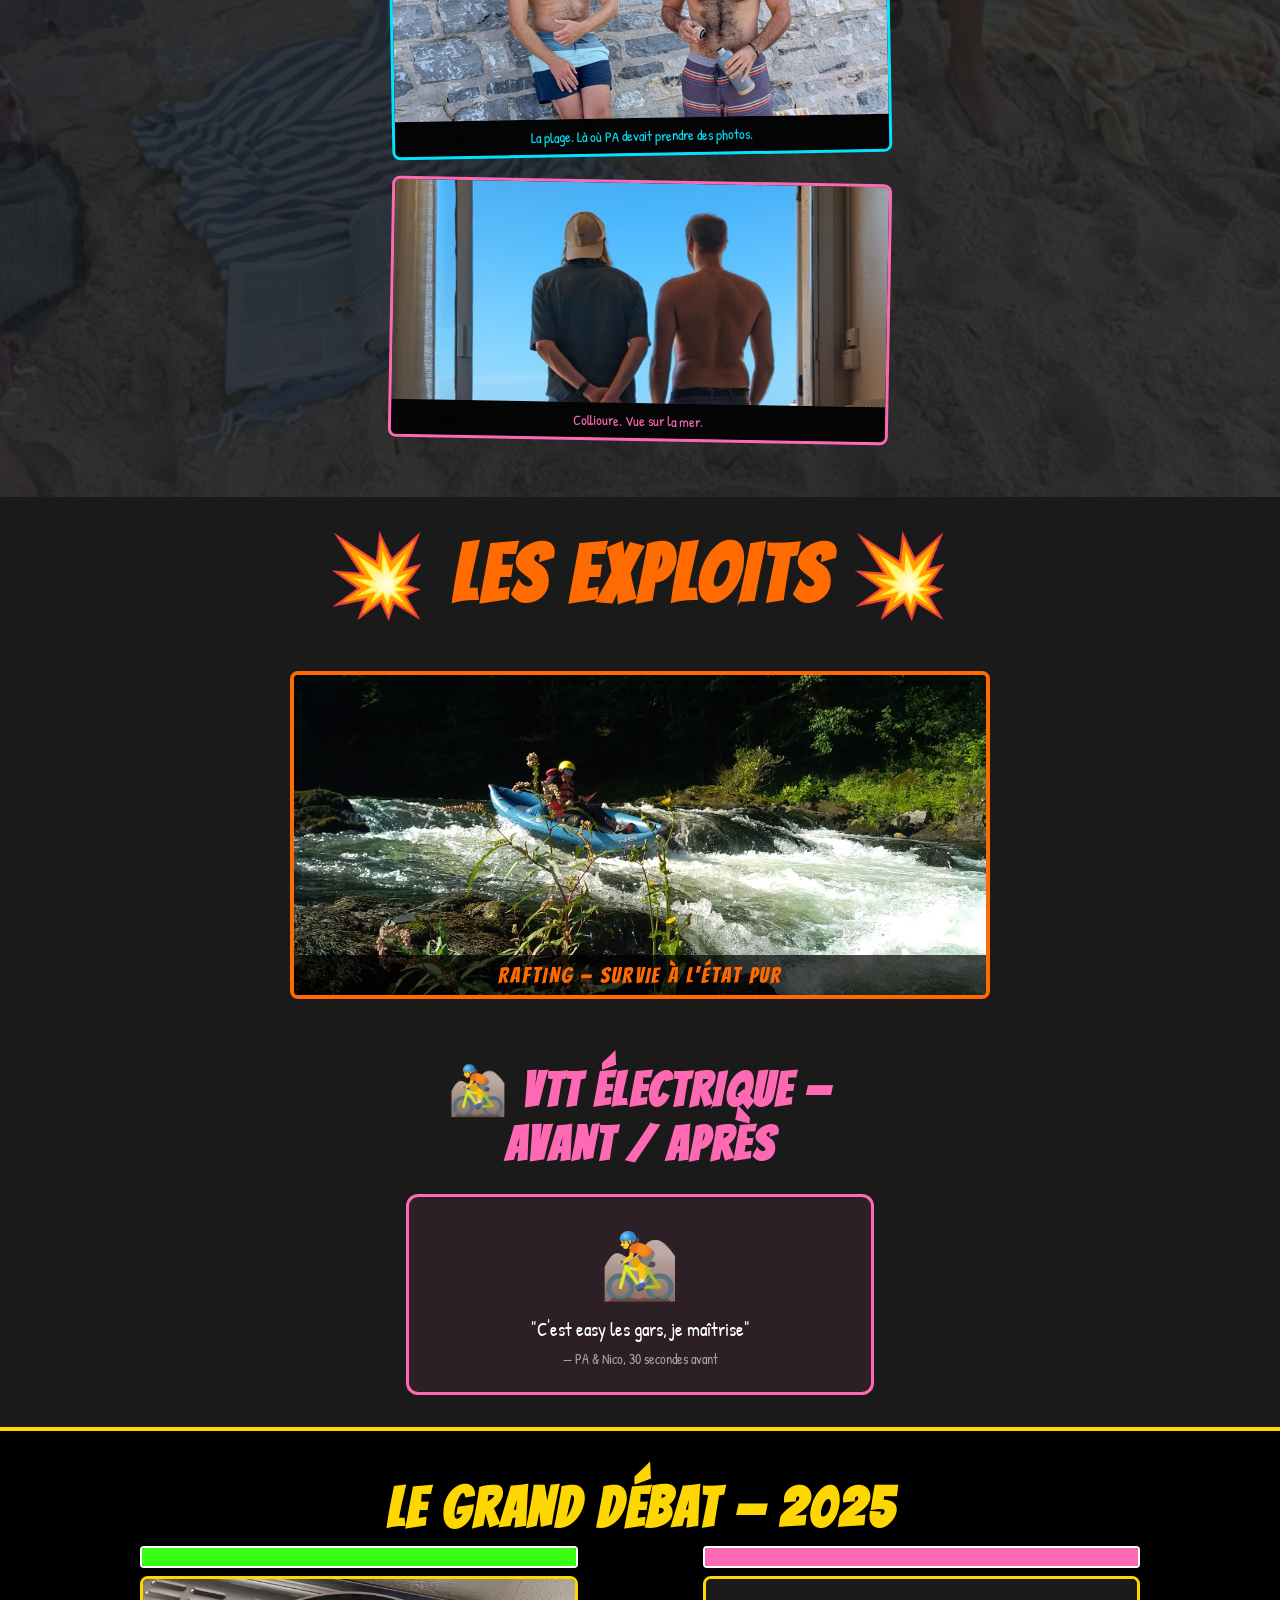
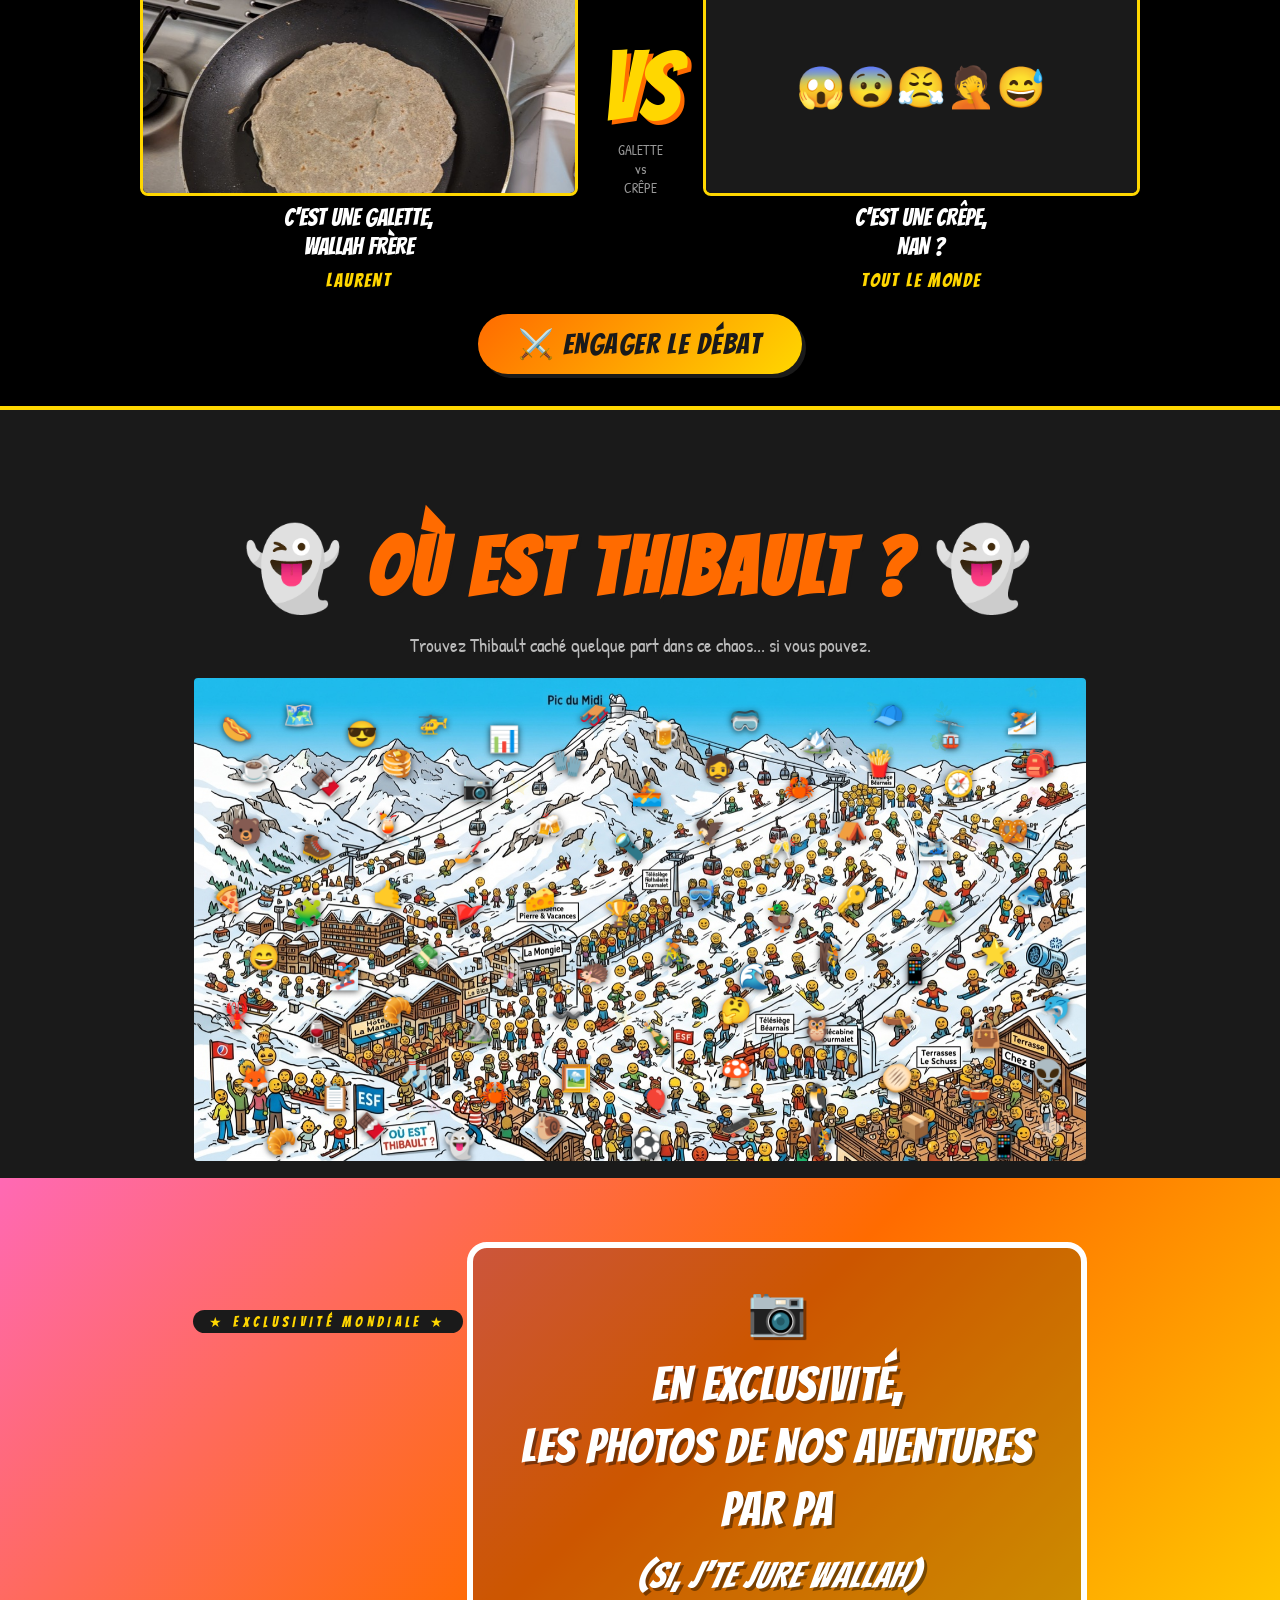
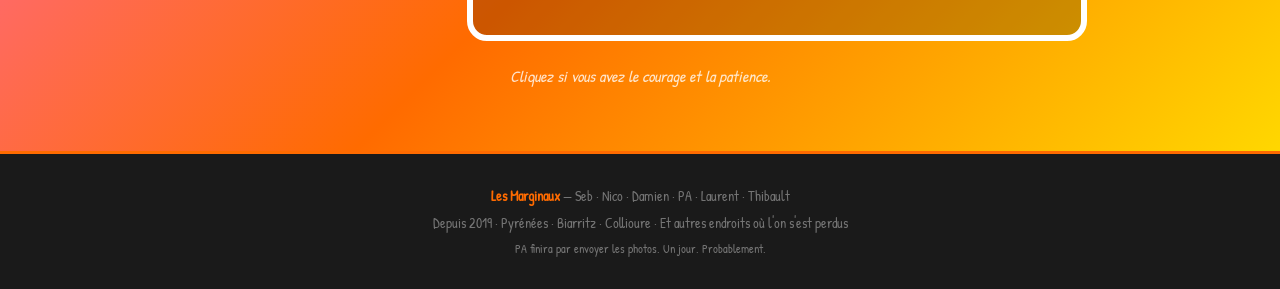
==== commit a5f5b368: "Corrections texte et cadrage photos été + section Damien - Photo plage : object-position center 35% " ====
--- a/index.html
+++ b/index.html
@@ -193,7 +193,7 @@
     <div style="background:rgba(255,107,0,.1);border:2px solid var(--orange);border-radius:16px;padding:1.5rem;text-align:center;">
       <div style="font-size:3rem;margin-bottom:.5rem;">🧔</div>
       <h3 style="font-family:'Bangers';font-size:1.8rem;color:var(--orange);margin-bottom:.5rem;">DAMIEN</h3>
-      <p style="font-family:'Patrick Hand';font-size:1rem;line-height:1.6;">Expert en calcul astronomique de l'ouverture des pistes. Précision : ±3 ms. Voir le widget à droite →</p>
+      <p style="font-family:'Patrick Hand';font-size:1rem;line-height:1.6;">Expert en dates exactes des solstices, équinoxes et changements de saison. Météorologue autoproclamé. Compte à rebours en temps réel → voir le widget à droite.</p>
     </div>
     <div style="background:rgba(57,255,20,.1);border:2px solid var(--neon-green);border-radius:16px;padding:1.5rem;text-align:center;">
       <div style="font-size:3rem;margin-bottom:.5rem;">🤓</div>
@@ -245,14 +245,14 @@
 
     <!-- Photo plage -->
     <div style="max-width:500px;margin:1.5rem auto;border:3px solid var(--cyan);border-radius:8px;overflow:hidden;transform:rotate(-1deg);">
-      <img src="ete-plage.jpg" alt="Plage" loading="lazy" style="width:100%;height:240px;object-fit:cover;object-position:center top;display:block;">
+      <img src="ete-plage.jpg" alt="Plage" loading="lazy" style="width:100%;height:240px;object-fit:cover;object-position:center 35%;display:block;">
       <p style="background:rgba(0,0,0,.9);padding:.5rem;text-align:center;font-family:'Patrick Hand';font-size:.9rem;color:var(--cyan);">La plage. Là où PA devait prendre des photos.</p>
     </div>
 
     <!-- Balcon vue mer -->
     <div style="max-width:500px;margin:1.5rem auto;border:3px solid var(--pink);border-radius:8px;overflow:hidden;transform:rotate(1deg);">
-      <img src="ete-balcon.jpg" alt="Balcon vue mer" loading="lazy" style="width:100%;height:220px;object-fit:cover;object-position:center;display:block;">
-      <p style="background:rgba(0,0,0,.9);padding:.5rem;text-align:center;font-family:'Patrick Hand';font-size:.9rem;color:var(--pink);">Biarritz. Vue sur la mer. Le boudin gonflable dans la chambre est dans le plan.</p>
+      <img src="ete-balcon.jpg" alt="Balcon vue mer" loading="lazy" style="width:100%;height:220px;object-fit:cover;object-position:center 35%;display:block;">
+      <p style="background:rgba(0,0,0,.9);padding:.5rem;text-align:center;font-family:'Patrick Hand';font-size:.9rem;color:var(--pink);">Collioure. Vue sur la mer.</p>
     </div>
   </div>
 </section>
--- a/style.css
+++ b/style.css
@@ -37,7 +37,7 @@
 @keyframes splashReveal { from{transform:scale(0.1) rotate(-20deg);opacity:0} to{transform:scale(1) rotate(0deg);opacity:1} }
 @keyframes shake { 0%,100%{transform:translateX(0)} 20%{transform:translateX(-8px)} 40%{transform:translateX(8px)} 60%{transform:translateX(-5px)} 80%{transform:translateX(5px)} }
 @keyframes confettiFall { to{transform:translateY(110vh) rotate(720deg);opacity:0} }
-@keyframes chairSlide { from{transform:translateX(-300px)} to{transform:translateX(110vw)} }
+@keyframes chairSlide { from{transform:translateX(-300px)} to{transform:translateX(calc(100vw + 450px))} }
 @keyframes float { 0%,100%{transform:translateY(0)} 50%{transform:translateY(-10px)} }
 @keyframes tiReveal { from{opacity:0;transform:scale(0.5) rotate(-10deg)} 70%{transform:scale(1.1) rotate(2deg)} to{opacity:1;transform:scale(1) rotate(0deg)} }
 @keyframes wrongPop { 0%{opacity:0;transform:translate(-50%,-110%) scale(0.4)} 15%{opacity:1;transform:translate(-50%,-110%) scale(1.05)} 70%{opacity:1;transform:translate(-50%,-120%) scale(1)} 100%{opacity:0;transform:translate(-50%,-140%) scale(0.9)} }
@@ -274,4 +274,6 @@
   .nathalie-section{flex-direction:column;text-align:center;}
   .nathalie-manga{width:140px;}
   .galerie-pa-link{padding:1.5rem 1.5rem;}
-}
+  .chairlift-scene .photo-on-chair:nth-child(3),
+  .chairlift-scene .photo-on-chair:nth-child(5){display:none;}
+}
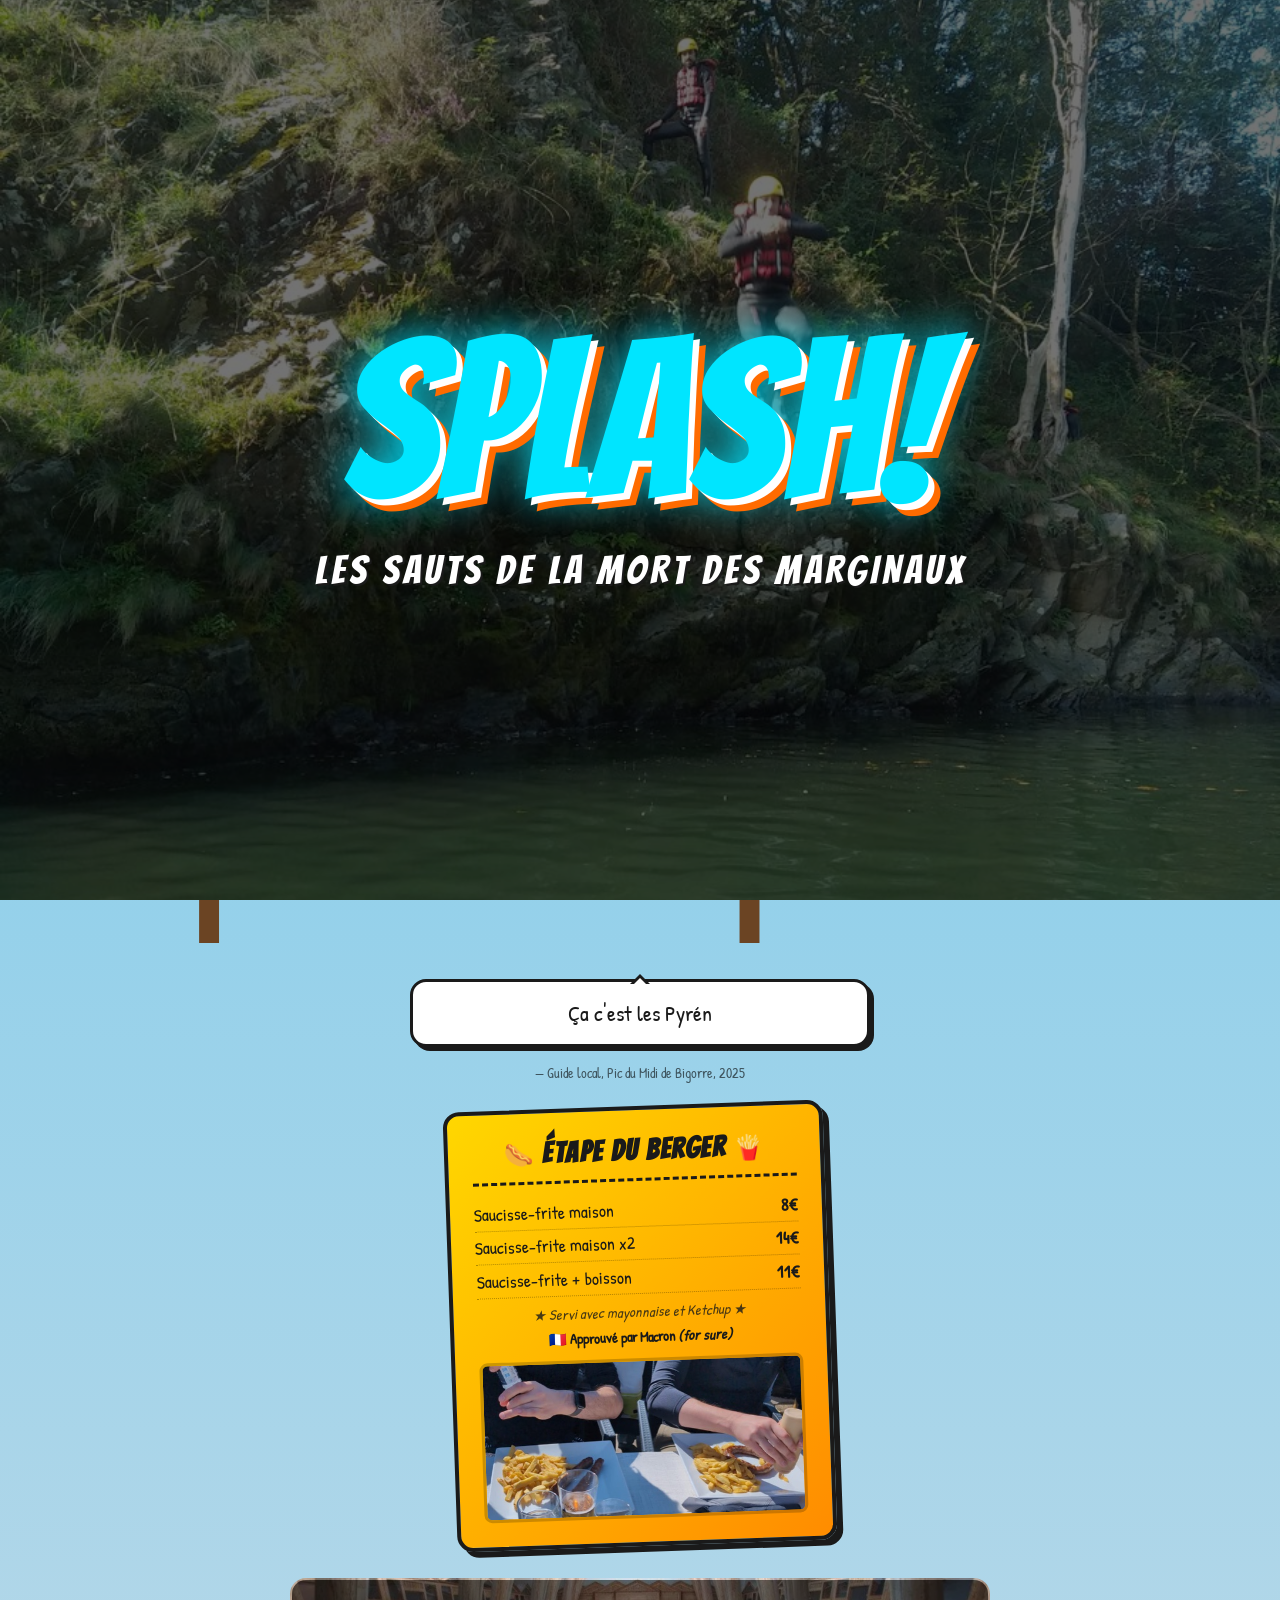
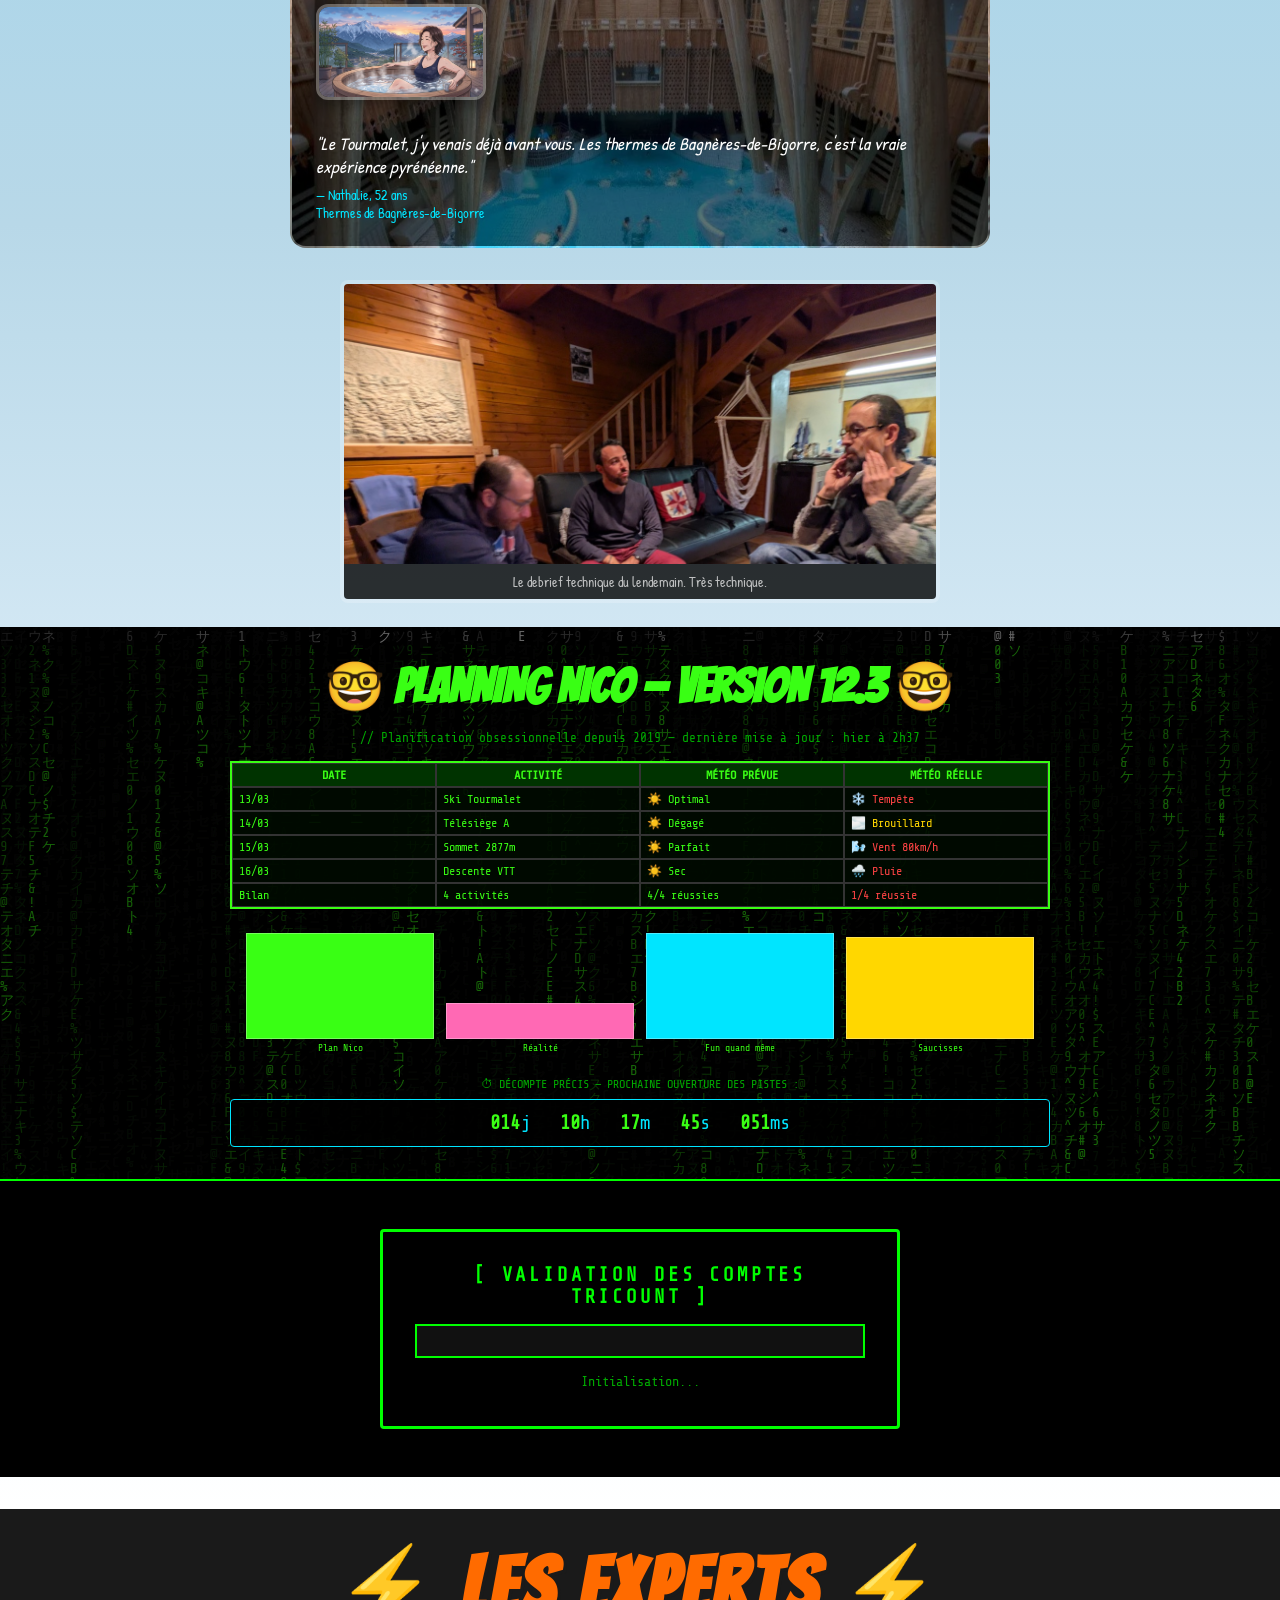
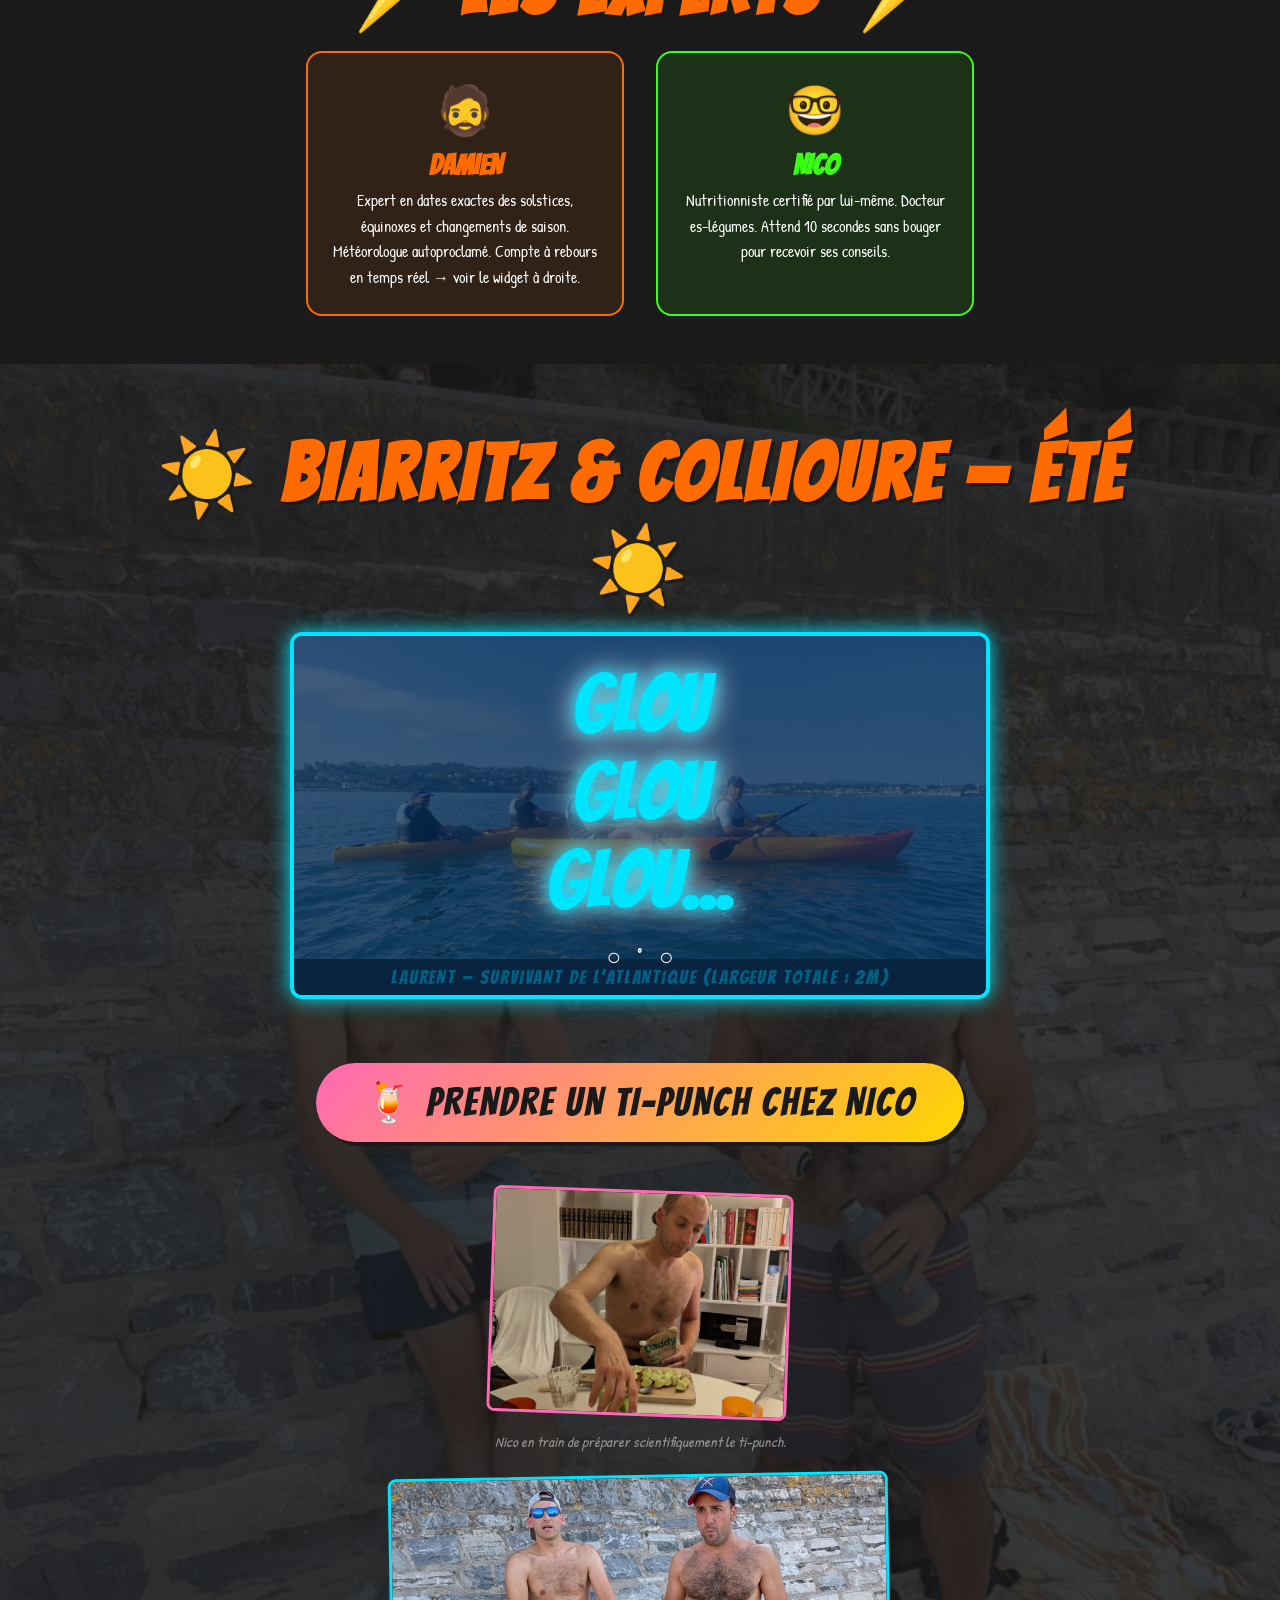
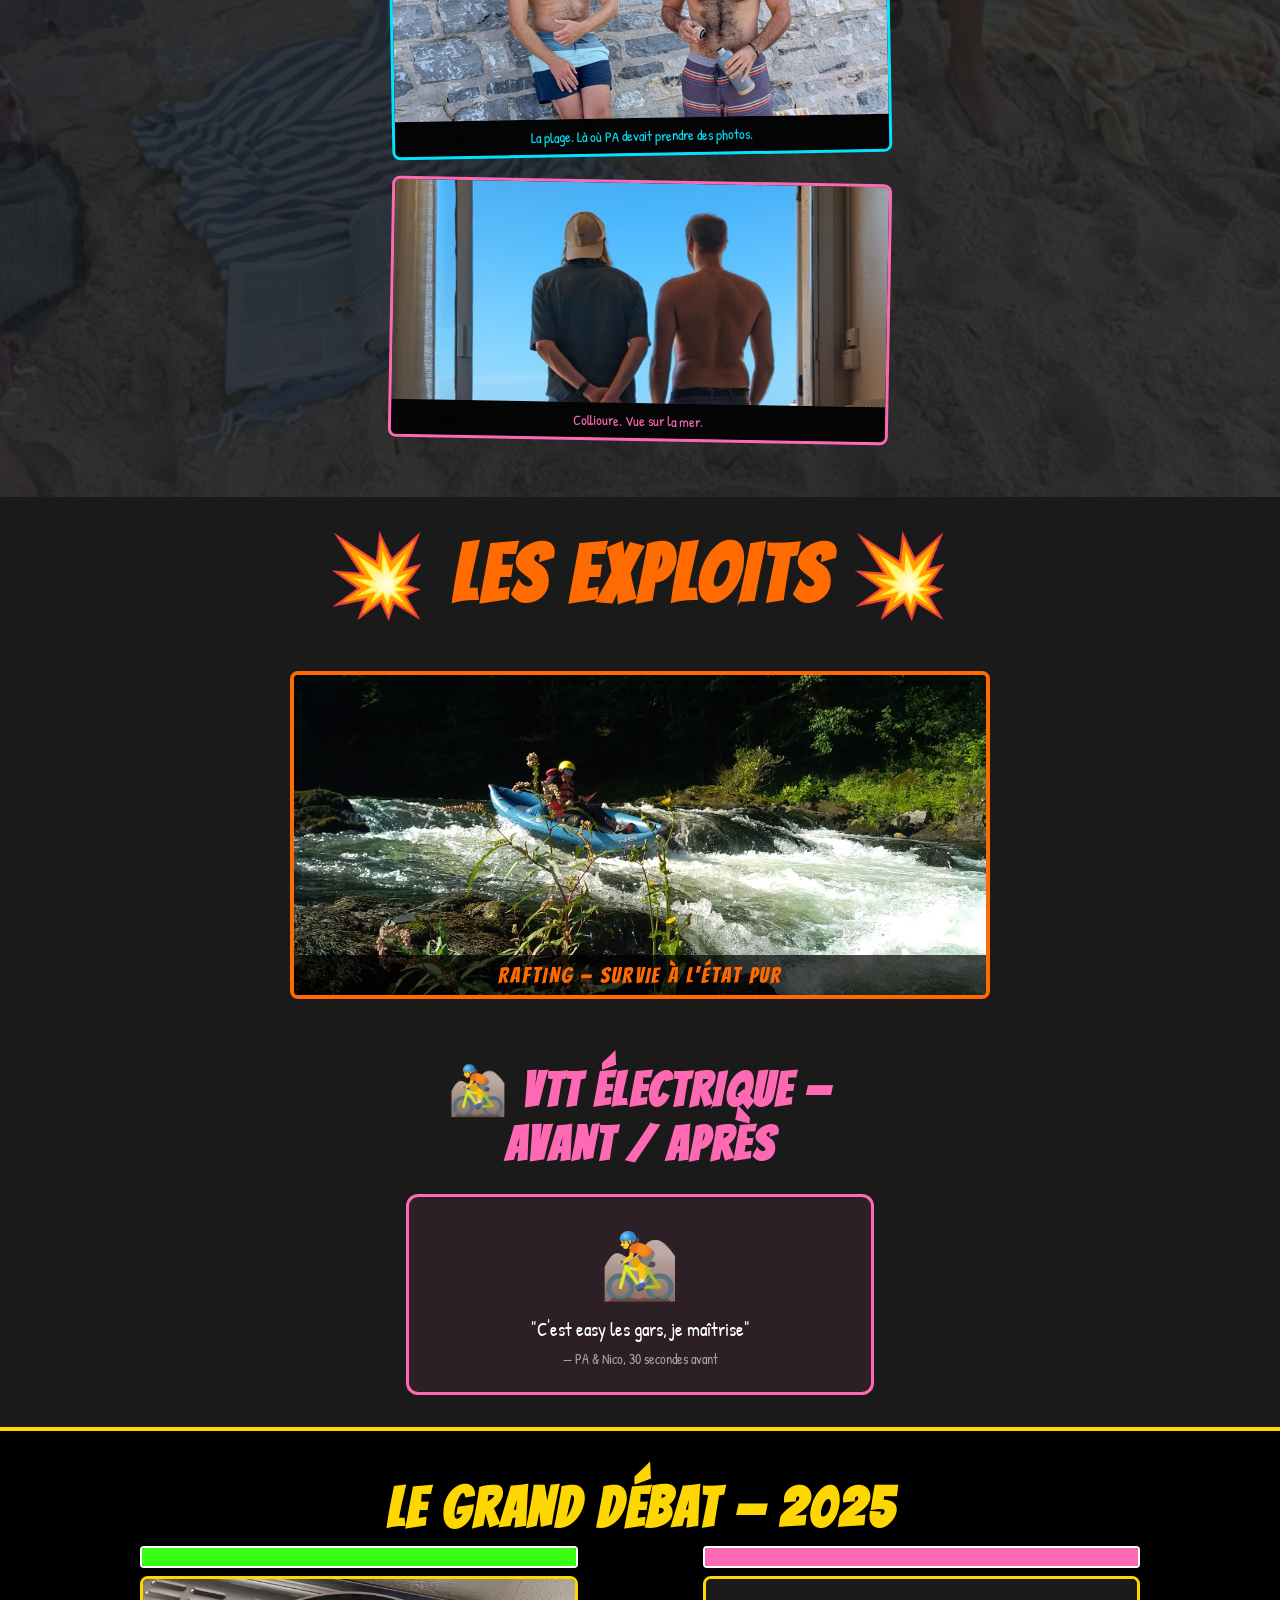
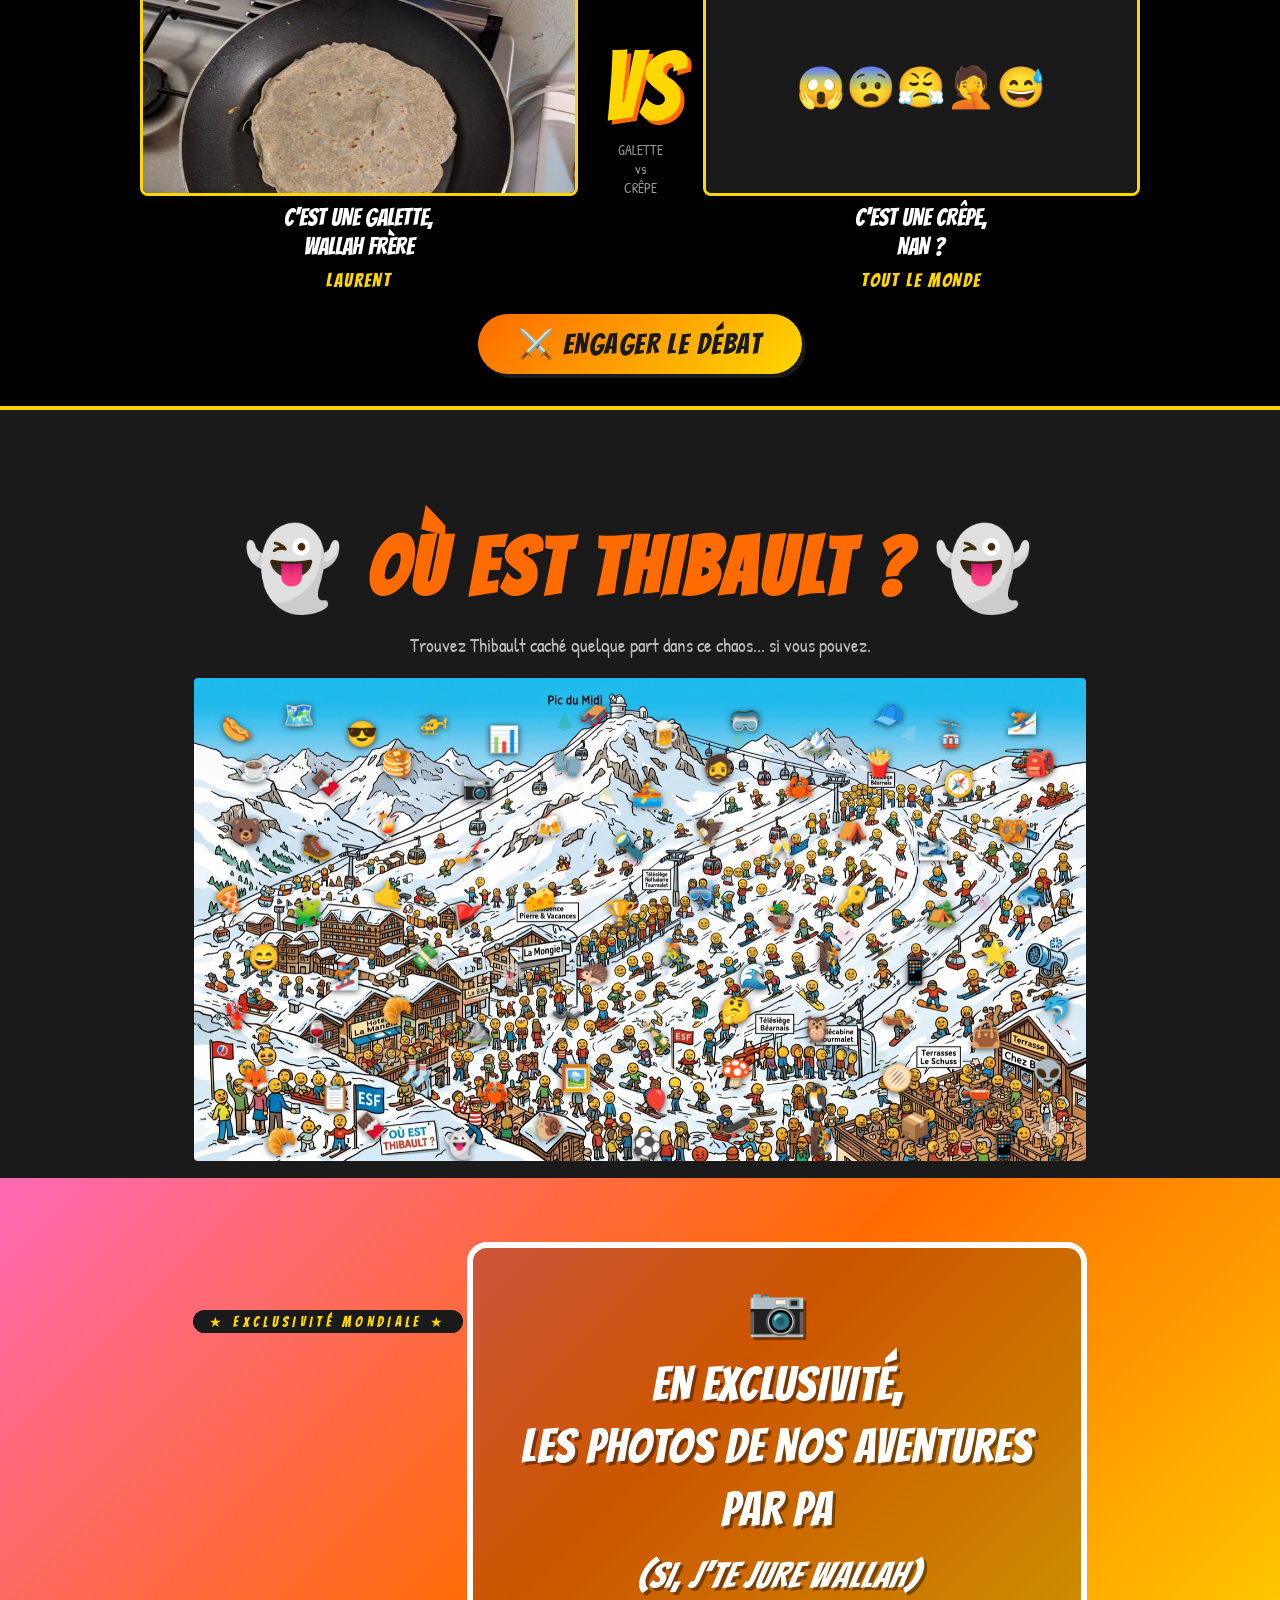
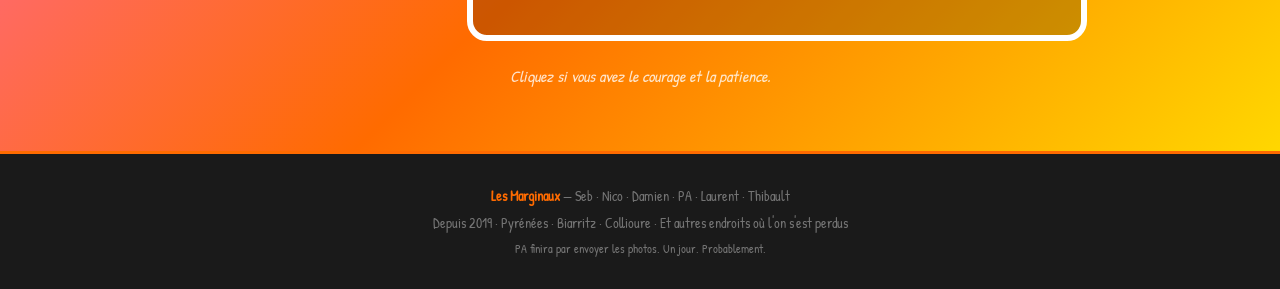
==== commit fca09b8a: "Ajoute easter egg voiture électrique de Damien Popup qui apparaît aléatoirement après 45-75s : barre" ====
--- a/index.html
+++ b/index.html
@@ -510,6 +510,28 @@
   </div>
 </div>
 
+<!-- Modal Voiture Électrique de Damien -->
+<div id="damien-car-modal" class="modal hidden" style="z-index:72;" onclick="if(event.target===this)closeDamienCar()">
+  <div class="damien-car-box">
+    <p class="damien-car-header">🔋 CHARGEMENT EN COURS 🔋</p>
+    <div class="damien-car-scene">
+      <span>🚗</span><span class="damien-car-zap">⚡</span><span>🔌</span>
+    </div>
+    <div class="damien-car-progress-wrap">
+      <div class="damien-car-bar" id="damien-car-bar"></div>
+    </div>
+    <p class="damien-car-pct" id="damien-car-pct">0%</p>
+    <p class="damien-car-stat">🛣️ Autonomie restante : <strong id="damien-car-range">23 km</strong></p>
+    <p class="damien-car-stat">⏱️ Temps estimé : <strong id="damien-car-time">calcul en cours...</strong></p>
+    <p class="damien-car-msg" id="damien-car-msg"></p>
+    <p class="damien-car-sig">— Damien, confiant dans la technologie moderne</p>
+    <div style="display:flex;gap:1rem;justify-content:center;margin-top:1.2rem;">
+      <button class="retro-car-btn" onclick="closeDamienCar()">Partir à pied 🚶</button>
+      <button class="retro-car-btn retro-car-force" onclick="forceDamienCar()">⚡ Forcer</button>
+    </div>
+  </div>
+</div>
+
 <!-- Damien sticky widget -->
 <aside id="damien-countdown" onclick="openModal('damien-popup')" title="Cliquez pour l'explication scientifique">
   <div class="damien-header">DÉCOMPTE DE DAMIEN</div>
--- a/style.css
+++ b/style.css
@@ -252,6 +252,24 @@
 
 /* ========== GALERIE PA ========== */
 #galerie-pa { background:linear-gradient(135deg,var(--pink),var(--orange),var(--yellow)); padding:4rem 2rem; text-align:center; }
+/* ===== DAMIEN VOITURE ÉLECTRIQUE ===== */
+.damien-car-box { background:var(--near-black); border:3px solid var(--cyan); border-radius:16px; padding:2rem 1.5rem; max-width:360px; width:92%; text-align:center; box-shadow:0 0 40px rgba(0,229,255,.2); }
+.damien-car-header { font-family:'Bangers'; font-size:1.6rem; color:var(--cyan); letter-spacing:.1em; margin-bottom:1rem; }
+.damien-car-scene { font-size:2.8rem; margin:1rem 0; display:flex; align-items:center; justify-content:center; gap:.2rem; }
+.damien-car-zap { animation:cursorBlink .5s step-start infinite; }
+.damien-car-progress-wrap { background:#0a0a0a; border:2px solid var(--cyan); height:28px; border-radius:4px; overflow:hidden; margin:.75rem 0; position:relative; }
+.damien-car-bar { height:100%; width:0%; background:linear-gradient(90deg,#0096c7,var(--cyan)); transition:width 1.5s ease; box-shadow:0 0 12px var(--cyan); position:relative; }
+.damien-car-bar::after { content:''; position:absolute; inset:0; background:repeating-linear-gradient(90deg,transparent 0,rgba(255,255,255,.12) 1px,transparent 2px,transparent 8px); }
+.damien-car-pct { font-family:'Share Tech Mono'; font-size:1.4rem; color:var(--cyan); margin:.2rem 0; }
+.damien-car-stat { font-family:'Patrick Hand'; font-size:1rem; margin:.3rem 0; }
+.damien-car-msg { font-family:'Patrick Hand'; font-style:italic; color:rgba(255,255,255,.6); font-size:.9rem; min-height:1.4em; margin:.5rem 0; }
+.damien-car-sig { font-family:'Patrick Hand'; font-size:.75rem; color:rgba(255,255,255,.35); margin-top:.75rem; font-style:italic; }
+.retro-car-btn { background:transparent; color:var(--cyan); border:2px solid var(--cyan); border-radius:8px; padding:.5rem 1rem; font-family:'Patrick Hand'; font-size:.95rem; cursor:pointer; transition:background .15s; }
+.retro-car-btn:hover { background:rgba(0,229,255,.12); }
+.retro-car-force { border-color:var(--yellow); color:var(--yellow); }
+.retro-car-force:hover { background:rgba(255,215,0,.12); }
+
+/* ========== GALERIE PA ========== */
 .galerie-pa-badge { display:inline-block; background:var(--near-black); color:var(--yellow); font-family:'Bangers'; font-size:.9rem; letter-spacing:.3em; padding:.2rem 1rem; border-radius:50px; margin-bottom:1rem; }
 .galerie-pa-link { display:inline-flex; flex-direction:column; align-items:center; gap:.75rem; text-decoration:none; color:var(--white); font-family:'Bangers'; font-size:clamp(1.5rem,4vw,3rem); text-align:center; text-shadow:3px 3px 0 rgba(0,0,0,.4); border:6px solid var(--white); padding:2rem 3rem; border-radius:20px; background:rgba(0,0,0,.2); transition:transform .2s,background .2s; letter-spacing:.02em; line-height:1.3; animation:float 2.5s ease-in-out infinite; }
 .galerie-pa-link:hover { transform:scale(1.05) rotate(-1deg); background:rgba(0,0,0,.4); }
